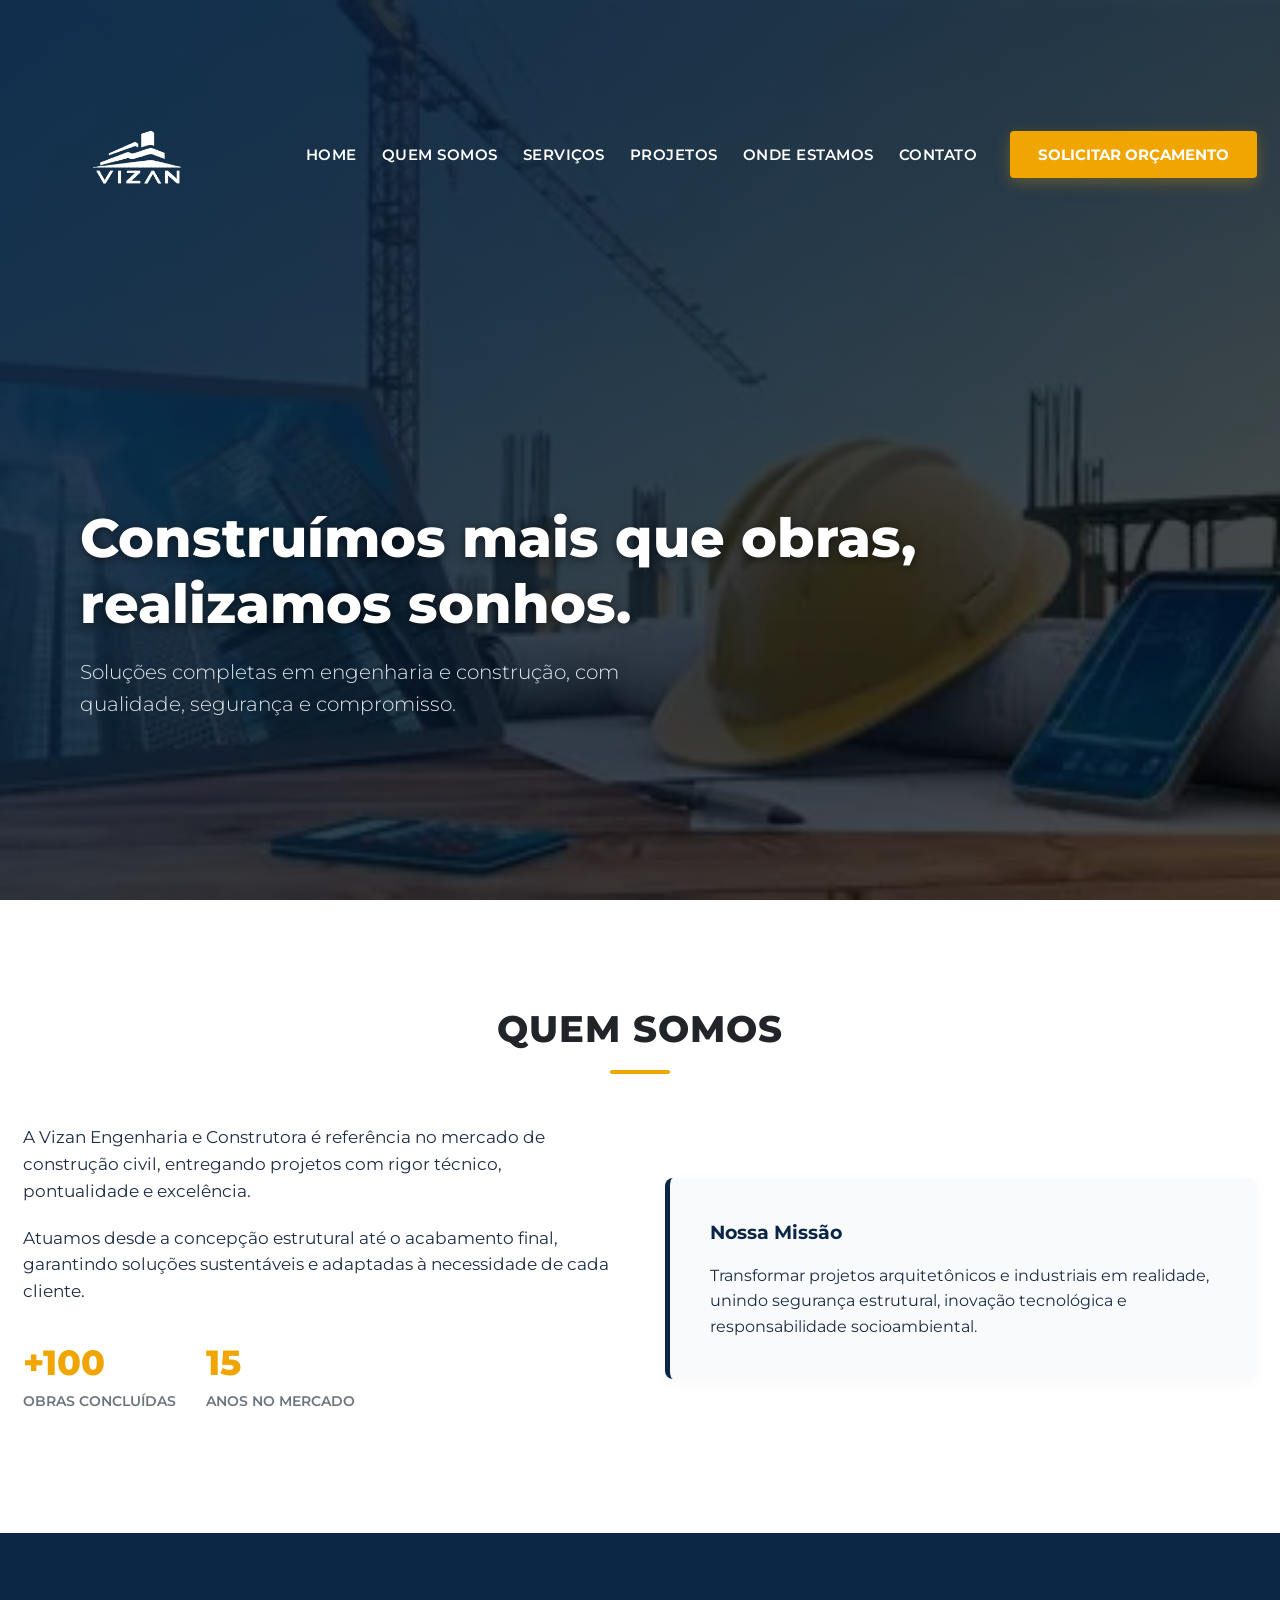
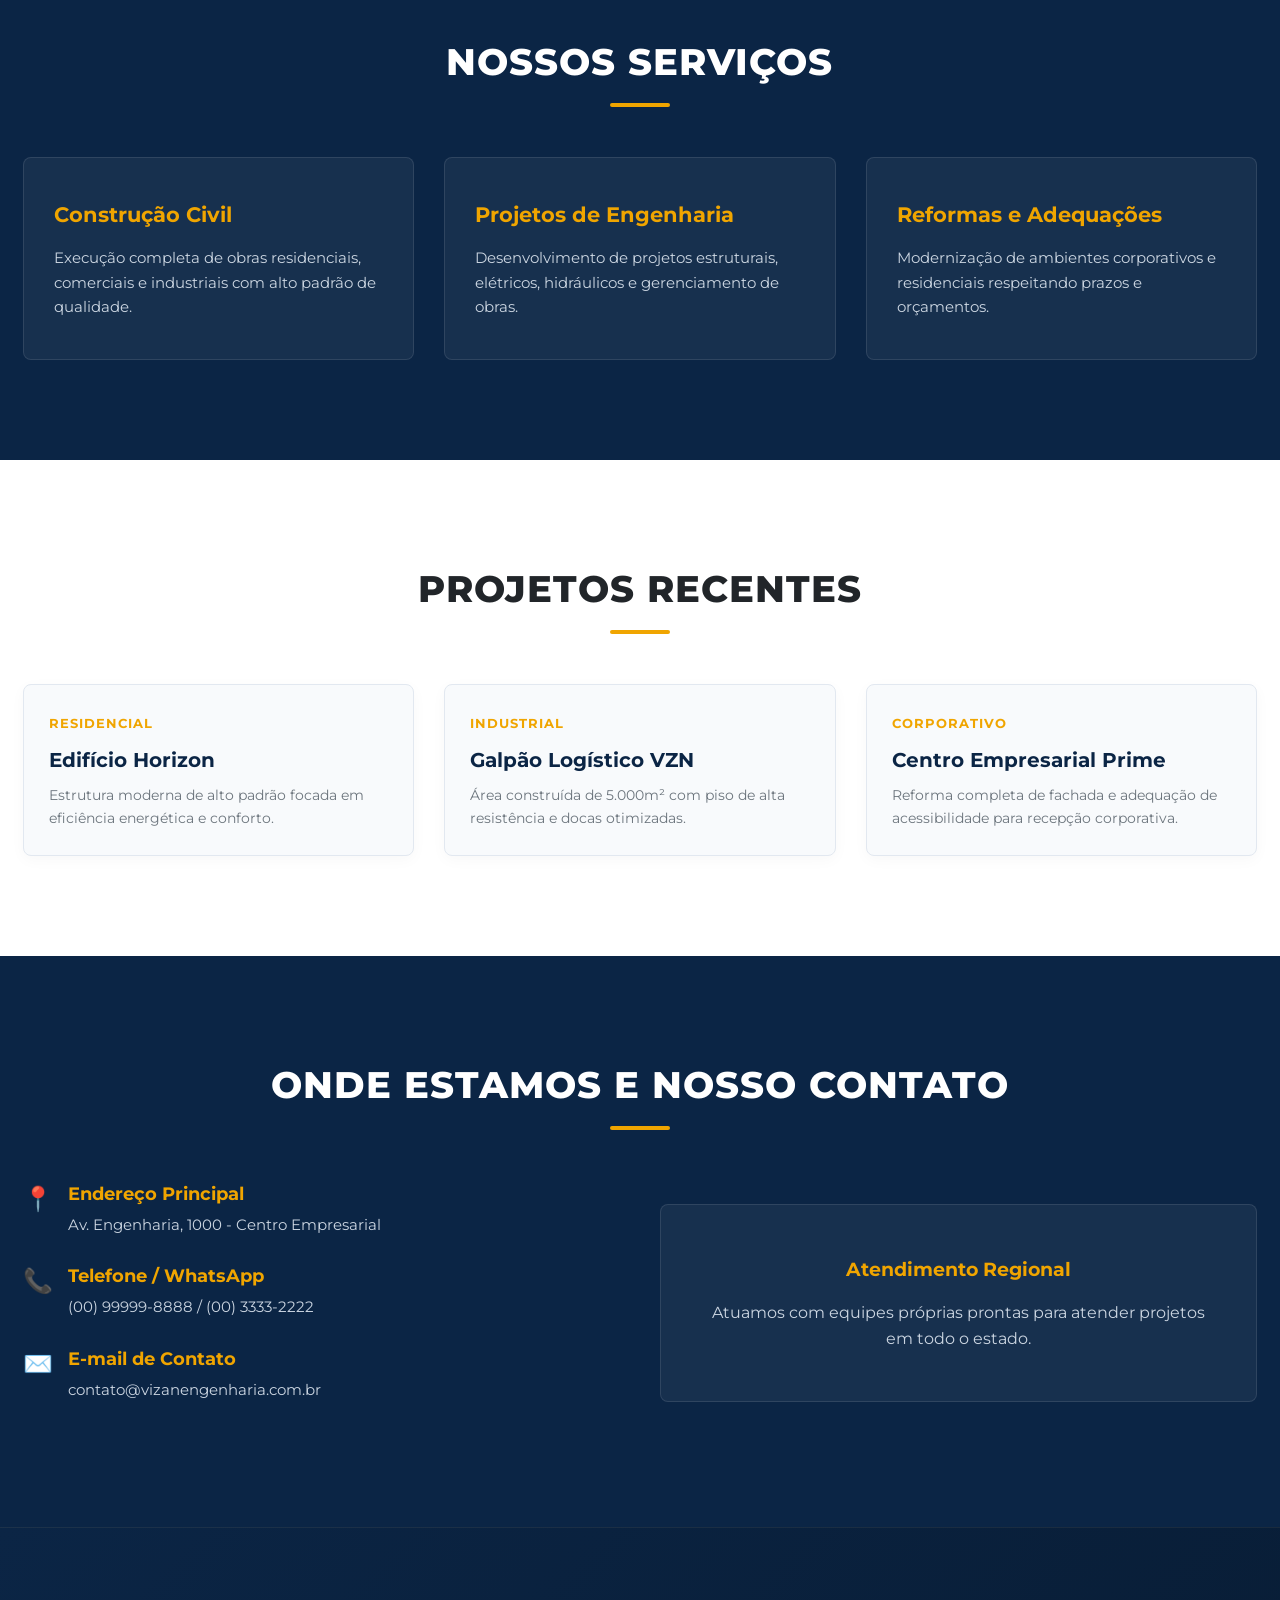
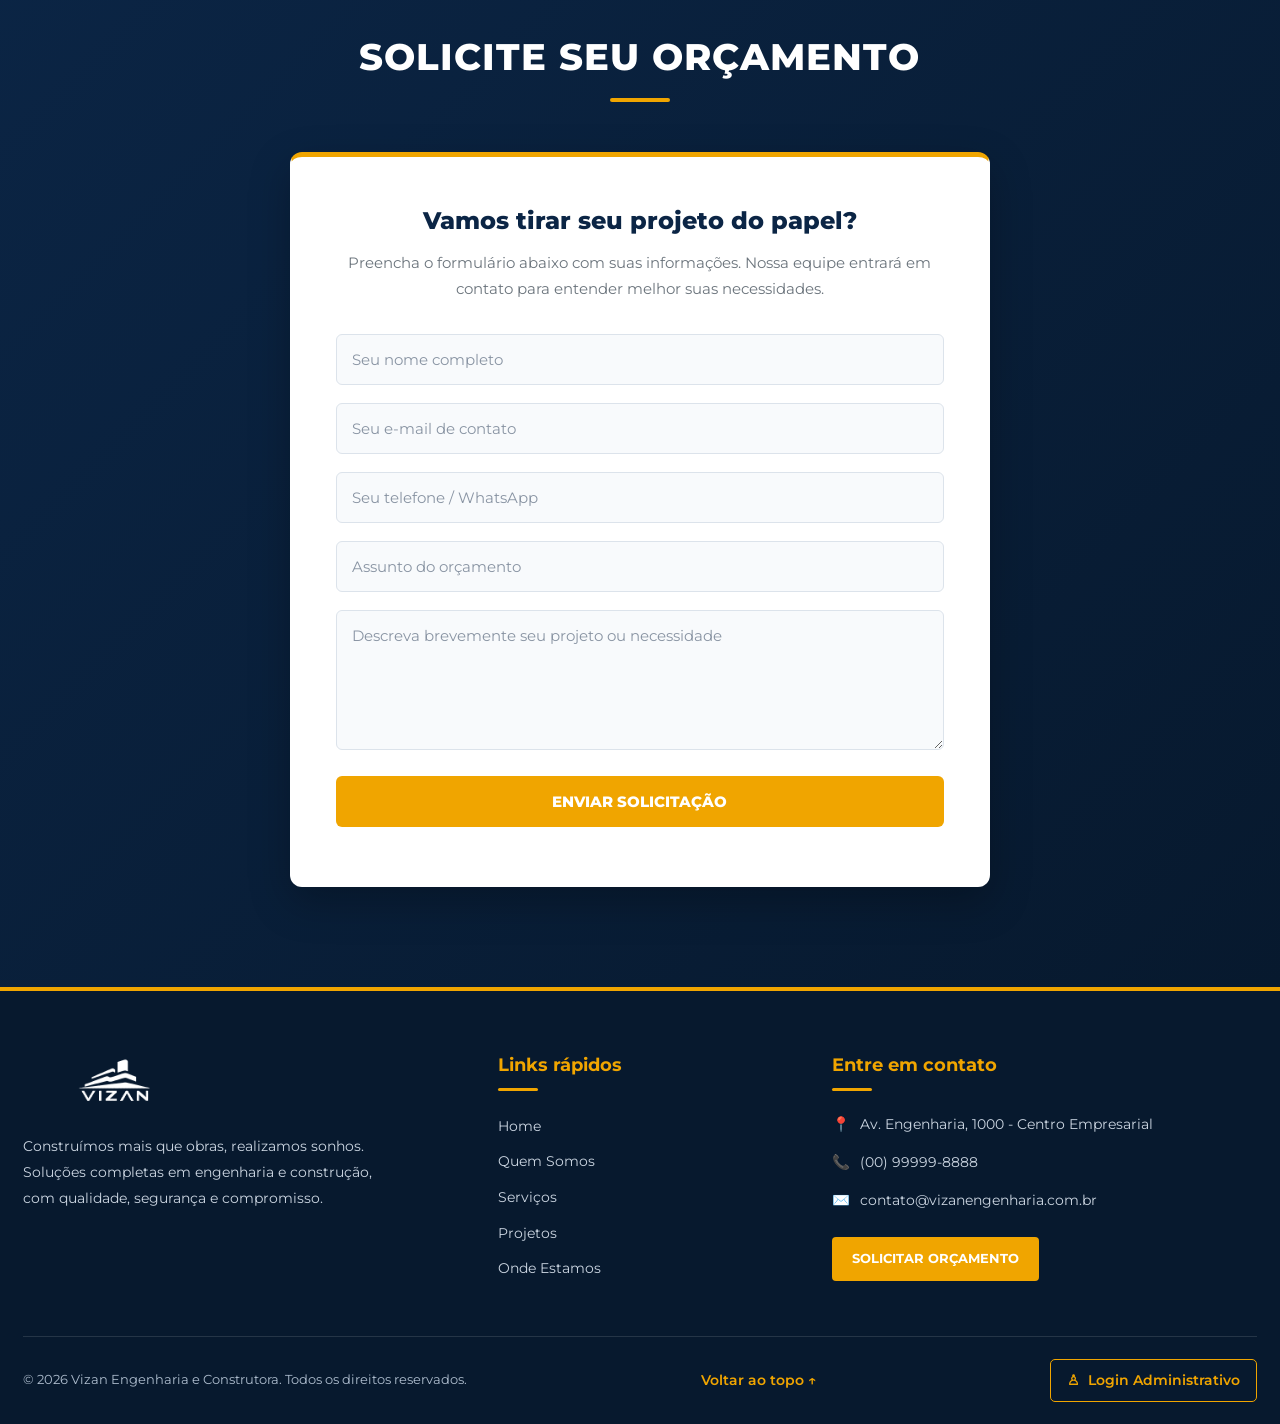
==== index.html @ 2ed155e9 "Rename vizane.html to index.html" ====
<!DOCTYPE html>
<html lang="pt-br">

<head>
    <meta charset="UTF-8">
    <meta name="viewport" content="width=device-width, initial-scale=1.0">

    <link rel="preconnect" href="https://fonts.googleapis.com">
    <link rel="preconnect" href="https://fonts.gstatic.com" crossorigin>
    <link href="https://fonts.googleapis.com/css2?family=Montserrat:ital,wght@0,100..900;1,100..900&display=swap" rel="stylesheet">

    <link rel="stylesheet" href="vizane.css">
    <title>Vizan Engenharia e Construtora</title>
</head>

<body>

    <!-- PRIMEIRA TELA (HOME) -->
    <section class="inicio" id="home">
        <img class="imagem-fundo" src="OIP.webp" alt="Obra de engenharia">
        <div class="degrade"></div>

        
<header>
    <div class="interface">
        <div class="logo">
            <a href="#home">
                <img src="VIZAN.jpg.png" alt="Logo Vizan Engenharia">
            </a>
        </div>

        <input type="checkbox" id="menu">
        <label for="menu" class="menu-icon" aria-label="Abrir ou fechar menu">☰</label>

        <nav class="menu-desktop">
            <ul>
                <li><a href="#home">Home</a></li>
                <li><a href="#quem-somos">Quem Somos</a></li>
                <li><a href="#servicos">Serviços</a></li>
                <li><a href="#projetos">Projetos</a></li>
                <li><a href="#onde-estamos">Onde estamos</a></li>
                <li><a href="#contato">Contato</a></li>

                <li class="orcamento-mobile">
            <a href="#contato">Solicitar Orçamento</a>
        </li>
    </ul>
</nav>

        <div class="btn-solicitarorc">
    <a href="#contato">
        <button type="button">Solicitar Orçamento</button>
    </a>
</div>
    </div>
</header>

        <div class="conteudo">
            <h1>Construímos mais que obras,<br>realizamos sonhos.</h1>
            <p>Soluções completas em engenharia e construção, com qualidade, segurança e compromisso.</p>
        </div>
    </section>

    <!-- CONTEÚDO PRINCIPAL -->
    <main>

        <!-- SEÇÃO QUEM SOMOS -->
        <section id="quem-somos">
            <div class="interface">
                <div class="titulo-secao">
                    <h2>Quem Somos</h2>
                </div>
                <div class="quem-somos-grid">
                    <div class="quem-somos-texto">
                        <p>A Vizan Engenharia e Construtora é referência no mercado de construção civil, entregando projetos com rigor técnico, pontualidade e excelência.</p>
                        <p>Atuamos desde a concepção estrutural até o acabamento final, garantindo soluções sustentáveis e adaptadas à necessidade de cada cliente.</p>
                        <div class="estatisticas">
                            <div class="estatistica-item">
                                <h3>+100</h3>
                                <p>Obras Concluídas</p>
                            </div>
                            <div class="estatistica-item">
                                <h3>15</h3>
                                <p>Anos no Mercado</p>
                            </div>
                        </div>
                    </div>
                    <div class="quem-somos-card">
                        <h3>Nossa Missão</h3>
                        <p>Transformar projetos arquitetônicos e industriais em realidade, unindo segurança estrutural, inovação tecnológica e responsabilidade socioambiental.</p>
                    </div>
                </div>
            </div>
        </section>

        <!-- SEÇÃO SERVIÇOS -->
        <section id="servicos">
            <div class="interface">
                <div class="titulo-secao">
                    <h2>Nossos Serviços</h2>
                </div>
                <div class="servicos-grid">
                    <div class="servico-card">
                        
                        <h3>Construção Civil</h3>
                        <p>Execução completa de obras residenciais, comerciais e industriais com alto padrão de qualidade.</p>
                    </div>
                    <div class="servico-card">
                      
                        <h3>Projetos de Engenharia</h3>
                        <p>Desenvolvimento de projetos estruturais, elétricos, hidráulicos e gerenciamento de obras.</p>
                    </div>
                    <div class="servico-card">
                        
                        <h3>Reformas e Adequações</h3>
                        <p>Modernização de ambientes corporativos e residenciais respeitando prazos e orçamentos.</p>
                    </div>
                </div>
            </div>
        </section>

        <!-- SEÇÃO PROJETOS -->
        <section id="projetos">
            <div class="interface">
                <div class="titulo-secao">
                    <h2>Projetos Recentes</h2>
                </div>
                <div class="projetos-grid">
                    <div class="projeto-card">
                        <div class="projeto-info">
                            <span>Residencial</span>
                            <h3>Edifício Horizon</h3>
                            <p>Estrutura moderna de alto padrão focada em eficiência energética e conforto.</p>
                        </div>
                    </div>
                    <div class="projeto-card">
                        <div class="projeto-info">
                            <span>Industrial</span>
                            <h3>Galpão Logístico VZN</h3>
                            <p>Área construída de 5.000m² com piso de alta resistência e docas otimizadas.</p>
                        </div>
                    </div>
                    <div class="projeto-card">
                        <div class="projeto-info">
                            <span>Corporativo</span>
                            <h3>Centro Empresarial Prime</h3>
                            <p>Reforma completa de fachada e adequação de acessibilidade para recepção corporativa.</p>
                        </div>
                    </div>
                </div>
            </div>
        </section>

        <!-- SEÇÃO ONDE ESTAMOS -->
        <section id="onde-estamos">
            <div class="interface">
                <div class="titulo-secao">
                    <h2>Onde Estamos e nosso Contato</h2>
                </div>
                <div class="onde-estamos-grid">
                    <div>
                        <div class="info-item">
                            <span>📍</span>
                            <div>
                                <h4>Endereço Principal</h4>
                                <p>Av. Engenharia, 1000 - Centro Empresarial</p>
                            </div>
                        </div>
                        <div class="info-item">
                            <span>📞</span>
                            <div>
                                <h4>Telefone / WhatsApp</h4>
                                <p>(00) 99999-8888 / (00) 3333-2222</p>
                            </div>
                        </div>
                        <div class="info-item">
                            <span>✉️</span>
                            <div>
                                <h4>E-mail de Contato</h4>
                                <p>contato@vizanengenharia.com.br</p>
                            </div>
                        </div>
                    </div>
                    <div class="mapa-box">
                        <h3>Atendimento Regional</h3>
                        <p>Atuamos com equipes próprias prontas para atender projetos em todo o estado.</p>
                    </div>
                </div>
            </div>
        </section>

        <!-- SEÇÃO CONTATO E ORÇAMENTO -->
        <section id="contato">
            <div class="interface">
                <div class="titulo-secao">
                    <h2>Solicite seu Orçamento</h2>
                </div>

                <div class="contato-form-container">
                    <div class="contato-descricao">
                        <h3>Vamos tirar seu projeto do papel?</h3>
                        <p>Preencha o formulário abaixo com suas informações. Nossa equipe entrará em contato para entender melhor suas necessidades.</p>
                    </div>

                    <form action="receber_orcamento.php" method="POST" id="formOrcamento">
                        <div class="campo-armadilha" aria-hidden="true">
                            <label for="website">Não preencha este campo</label>
                            <input type="text" name="website" id="website" tabindex="-1" autocomplete="off">
                        </div>

                        <div class="form-grupo">
                            <input type="text" name="nome" placeholder="Seu nome completo" maxlength="120" autocomplete="name" required>
                        </div>
                        <div class="form-grupo">
                            <input type="email" name="email" placeholder="Seu e-mail de contato" maxlength="150" autocomplete="email" required>
                        </div>
                        <div class="form-grupo">
                            <input type="tel" name="telefone" placeholder="Seu telefone / WhatsApp" maxlength="30" autocomplete="tel">
                        </div>
                        <div class="form-grupo">
                            <input type="text" name="assunto" placeholder="Assunto do orçamento" maxlength="150" required>
                        </div>
                        <div class="form-grupo">
                            <textarea name="mensagem" placeholder="Descreva brevemente seu projeto ou necessidade" maxlength="10000" required></textarea>
                        </div>
                        <button type="submit" class="btn-enviar">Enviar Solicitação</button>
                        <p id="retornoOrcamento" role="status" aria-live="polite"></p>
                    </form>
                </div>
            </div>
        </section>


    </main>

     <!-- RODAPÉ -->
    <footer class="rodape">
        <div class="interface">

            <div class="rodape-conteudo">

                <!-- LOGO E DESCRIÇÃO -->
                <div class="rodape-marca">
                    <a href="#home" class="rodape-logo">
                        <img src="VIZAN.jpg.png" alt="Logo Vizan Engenharia">
                    </a>

                    <p>
                        Construímos mais que obras, realizamos sonhos.
                        Soluções completas em engenharia e construção,
                        com qualidade, segurança e compromisso.
                    </p>
                </div>

                <!-- LINKS RÁPIDOS -->
                <div class="rodape-links">
                    <h3>Links rápidos</h3>
                    <ul>
                        <li><a href="#home">Home</a></li>
                        <li><a href="#quem-somos">Quem Somos</a></li>
                        <li><a href="#servicos">Serviços</a></li>
                        <li><a href="#projetos">Projetos</a></li>
                        <li><a href="#onde-estamos">Onde Estamos</a></li>
                    </ul>
                </div>

                <!-- CONTATO -->
                <div class="rodape-contato">
                    <h3>Entre em contato</h3>

                    <p>
                        <span>📍</span>
                        Av. Engenharia, 1000 - Centro Empresarial
                    </p>

                    <p>
                        <span>📞</span>
                        (00) 99999-8888
                    </p>

                    <p>
                        <span>✉️</span>
                        <a href="mailto:contato@vizanengenharia.com.br">
                            contato@vizanengenharia.com.br
                        </a>
                    </p>

                    <a href="#contato" class="rodape-botao">
                        Solicitar orçamento
                    </a>
                </div>

            </div>

            <!-- DIREITOS AUTORAIS -->
            <div class="rodape-final">
                <p>
                    &copy; 2026 Vizan Engenharia e Construtora.
                    Todos os direitos reservados.
                </p>

                <a href="#home">Voltar ao topo ↑</a>

                <a href="vizanelogin.html" class="rodape-login">
            <span aria-hidden="true">♙</span>
            Login Administrativo
        </a>
            </div>

        </div>
    </footer>

<script src="vizane.script.js"></script>
</body>

</html>
---- vizane.css ----
/* ===================================================
   RESET E CONFIGURAÇÕES GERAIS
   =================================================== */
* {
    margin: 0;
    padding: 0;
    box-sizing: border-box;
    font-family: 'Montserrat', sans-serif;
}

html {
    scroll-behavior: smooth;
}

body {
    background-color: #ffffff;
    color: #212529;
    line-height: 1.6;
}

/* Container ajustado para aproximar o menu das bordas */
.interface {
    max-width: 98%; /* Ocupa quase a largura total para aproximar das bordas */
    margin: 0 auto;
    padding: 0 10px;
}

/* ===================================================
   VARIÁVEIS DE CORES (PALETA VIZAN ENGENHARIA)
   =================================================== */
:root {
    --cor-principal: #0b2545;       /* Azul Marinho Nobre */
    --cor-secundaria: #f0a500;      /* Amarelo Ouro / Construção */
    --cor-secundaria-hover: #d48f00;
    --cor-texto-escuro: #1d2d44;
    --cor-texto-claro: #ffffff;
    --cor-texto-suave: #6c757d;
    --cor-texto-suave-azul: #cbd5e1;
    --fundo-claro: #ffffff;
    --fundo-cinza-leve: #f8fafc;
}

/* ===================================================
   1. TELA PRINCIPAL / HOME (AZUL / ESCURA)
   =================================================== */
.inicio {
    position: relative;
    width: 100%;
    min-height: 100vh;
    display: flex;
    flex-direction: column;
    justify-content: space-between;
    overflow: hidden;
}

.imagem-fundo {
    position: absolute;
    top: 0;
    left: 0;
    width: 100%;
    height: 100%;
    object-fit: cover;
    z-index: -2;
}

.degrade {
    position: absolute;
    top: 0;
    left: 0;
    width: 100%;
    height: 100%;
    background: linear-gradient(135deg, rgba(11, 37, 69, 0.92) 0%, rgba(0, 0, 0, 0.7) 100%);
    z-index: -1;
}

/* Header & Menu */
header {
    padding: 20px 0;
}

header .interface {
    display: flex;
    align-items: center;
    justify-content: space-between;
    gap: 19px;
}

/* LOGO MAIOR */
.logo img {
    max-height: 70px; /* Logo aumentada */
    width: auto;
    display: block;
    margin-right: -1px;
}

.menu-icon {
    display: none;
    font-size: 2rem;
    color: #ffffff;
    cursor: pointer;
}

#menu {
    display: none;
}

/* Menu Desktop em linha horizontal perfeita */
.menu-desktop ul {
    display: flex;
    align-items: center;
    list-style: none;
    gap: 25px; 
}

.menu-desktop ul li {
    white-space: nowrap; /* Garante que o texto fique em uma única linha horizontal */
}

/* BOTÕES DO MENU MAIORES */
.menu-desktop ul li a {
    color: #ffffff;
    text-decoration: none;
    font-weight: 600;
    font-size: 0.95rem; /* Fonte maior */
    text-transform: uppercase;
    letter-spacing: 0.5px;
    transition: color 0.3s ease;
    white-space: nowrap;
    display: inline-block;
}

.menu-desktop ul li a:hover {
    color: var(--cor-secundaria);
}

/* Botão Solicitar Orçamento */
.btn-solicitarorc button {
    padding: 14px 28px;
    background-color: var(--cor-secundaria);
    color: #ffffff;
    border: none;
    border-radius: 4px;
    font-weight: 700;
    font-size: 0.95rem; /* Botão maior */
    text-transform: uppercase;
    cursor: pointer;
    transition: all 0.3s ease;
    box-shadow: 0 4px 15px rgba(240, 165, 0, 0.3);
    white-space: nowrap;
}

.btn-solicitarorc button:hover {
    background-color: var(--cor-secundaria-hover);
    transform: translateY(-2px);
}

/* Conteúdo da Hero Banner (Espaçamento de 3px do canto esquerdo) */
.conteudo {
    max-width: 1200px;
    margin: 0 auto 0 0;
    padding-top: 100px;          
    padding-left: 80px;           /* <--- ESPAÇAMENTO DE 3PX */
    padding-right: 20px;
    padding-bottom: 80px;
    color: #ffffff;

    display: flex;
    flex-direction: column;
    justify-content: center;
    align-items: flex-start;
}

.conteudo h1 {
    font-size: 3.4rem;
    font-weight: 800;
    line-height: 1.2;
    margin-bottom: 20px;
    text-shadow: 0 2px 10px rgba(0, 0, 0, 0.5);
}

.conteudo p {
    font-size: 1.25rem;
    max-width: 600px;
    color: #e2e8f0;
    font-weight: 300;
}

/* ===================================================
   ESTILOS DE TÍTULO PARA SEÇÕES
   =================================================== */
section {
    padding: 100px 0;
}

.titulo-secao {
    text-align: center;
    margin-bottom: 50px;
}

.titulo-secao h2 {
    font-size: 2.3rem;
    font-weight: 800;
    text-transform: uppercase;
    letter-spacing: 1px;
    position: relative;
    display: inline-block;
    padding-bottom: 15px;
}

.titulo-secao h2::after {
    content: '';
    position: absolute;
    bottom: 0;
    left: 50%;
    transform: translateX(-50%);
    width: 60px;
    height: 4px;
    background-color: var(--cor-secundaria);
    border-radius: 2px;
}

.secao-branca .titulo-secao h2 {
    color: var(--cor-principal);
}

.secao-azul .titulo-secao h2 {
    color: var(--cor-texto-claro);
}

/* ===================================================
   2. QUEM SOMOS (SEÇÃO BRANCA)
   =================================================== */
#quem-somos {
    background-color: var(--fundo-claro);
}

.quem-somos-grid {
    display: grid;
    grid-template-columns: 1fr 1fr;
    gap: 50px;
    align-items: center;
}

.quem-somos-texto p {
    font-size: 1.05rem;
    color: var(--cor-texto-escuro);
    margin-bottom: 20px;
}

.estatisticas {
    display: flex;
    gap: 30px;
    margin-top: 30px;
}

.estatistica-item h3 {
    font-size: 2.2rem;
    color: var(--cor-secundaria);
    font-weight: 800;
}

.estatistica-item p {
    font-size: 0.85rem;
    text-transform: uppercase;
    font-weight: 600;
    color: var(--cor-texto-suave);
}

.quem-somos-card {
    background: var(--fundo-cinza-leve);
    padding: 40px;
    border-left: 5px solid var(--cor-principal);
    border-radius: 8px;
    box-shadow: 0 4px 15px rgba(0, 0, 0, 0.03);
}

.quem-somos-card h3 {
    color: var(--cor-principal);
    margin-bottom: 15px;
}

.quem-somos-card p {
    color: var(--cor-texto-escuro);
}

/* ===================================================
   3. SERVIÇOS (SEÇÃO AZUL)
   =================================================== */
#servicos {
    background-color: var(--cor-principal);
    color: var(--cor-texto-claro);
}

.servicos-grid {
    display: grid;
    grid-template-columns: repeat(auto-fit, minmax(280px, 1fr));
    gap: 30px;
}

.servico-card {
    background-color: rgba(255, 255, 255, 0.05);
    border: 1px solid rgba(255, 255, 255, 0.1);
    padding: 40px 30px;
    border-radius: 8px;
    transition: transform 0.3s ease, background-color 0.3s ease;
}

.servico-card:hover {
    transform: translateY(-8px);
    background-color: rgba(255, 255, 255, 0.1);
}

.servico-icone {
    font-size: 2.5rem;
    margin-bottom: 20px;
    display: inline-block;
}

.servico-card h3 {
    font-size: 1.3rem;
    color: var(--cor-secundaria);
    margin-bottom: 15px;
    font-weight: 700;
}

.servico-card p {
    color: var(--cor-texto-suave-azul);
    font-size: 0.95rem;
}

/* ===================================================
   4. PROJETOS (SEÇÃO BRANCA)
   =================================================== */
#projetos {
    background-color: var(--fundo-claro);
}

.projetos-grid {
    display: grid;
    grid-template-columns: repeat(auto-fit, minmax(320px, 1fr));
    gap: 30px;
}

.projeto-card {
    background-color: var(--fundo-cinza-leve);
    border: 1px solid #e2e8f0;
    border-radius: 8px;
    overflow: hidden;
    box-shadow: 0 4px 15px rgba(0, 0, 0, 0.03);
    transition: transform 0.3s ease;
}

.projeto-card:hover {
    transform: translateY(-5px);
}

.projeto-info {
    padding: 25px;
}

.projeto-info span {
    font-size: 0.8rem;
    font-weight: 700;
    color: var(--cor-secundaria);
    text-transform: uppercase;
    letter-spacing: 1px;
}

.projeto-info h3 {
    font-size: 1.25rem;
    color: var(--cor-principal);
    margin: 8px 0;
}

.projeto-info p {
    color: var(--cor-texto-suave);
    font-size: 0.9rem;
}

/* ===================================================
   5. ONDE ESTAMOS (SEÇÃO AZUL - PENÚLTIMA)
   =================================================== */
#onde-estamos {
    background-color: var(--cor-principal);
    color: var(--cor-texto-claro);
}

.onde-estamos-grid {
    display: grid;
    grid-template-columns: 1fr 1fr;
    gap: 40px;
    align-items: center;
}

.info-item {
    display: flex;
    align-items: flex-start;
    gap: 15px;
    margin-bottom: 25px;
}

.info-item span {
    font-size: 1.5rem;
}

.info-item h4 {
    color: var(--cor-secundaria);
    font-size: 1.1rem;
    margin-bottom: 5px;
}

.info-item p {
    color: var(--cor-texto-suave-azul);
    font-size: 0.95rem;
}

.mapa-box {
    background: rgba(255, 255, 255, 0.05);
    border: 1px solid rgba(255, 255, 255, 0.1);
    color: #ffffff;
    padding: 50px;
    border-radius: 8px;
    text-align: center;
}

.mapa-box h3 {
    margin-bottom: 15px;
    color: var(--cor-secundaria);
}

.mapa-box p {
    color: var(--cor-texto-suave-azul);
}

/* ===================================================
   6. CONTATO & ORÇAMENTO (SEÇÃO AZUL - ÚLTIMA)
   =================================================== */
#contato {
    background-color: #07192e;
    color: #ffffff;
    border-top: 1px solid rgba(255, 255, 255, 0.08);
}

.contato-form-container {
    max-width: 700px;
    margin: 0 auto;
    background-color: rgba(255, 255, 255, 0.05);
    padding: 40px;
    border-radius: 8px;
    border: 1px solid rgba(255, 255, 255, 0.1);
}

.form-grupo {
    margin-bottom: 20px;
}

.form-grupo input,
.form-grupo textarea {
    width: 100%;
    padding: 15px;
    background-color: rgba(255, 255, 255, 0.95);
    border: none;
    border-radius: 4px;
    font-size: 1rem;
    color: var(--cor-texto-escuro);
}

.form-grupo textarea {
    height: 120px;
    resize: vertical;
}

.btn-enviar {
    width: 100%;
    padding: 16px;
    background-color: var(--cor-secundaria);
    color: #ffffff;
    border: none;
    border-radius: 4px;
    font-size: 1rem;
    font-weight: 700;
    text-transform: uppercase;
    cursor: pointer;
    transition: background 0.3s ease;
}

.btn-enviar:hover {
    background-color: var(--cor-secundaria-hover);
}

/* ===================================================
   RESPONSIVIDADE (MOBILE / TABLETS)
   =================================================== */
/* ===================================================
   RESPONSIVIDADE (MOBILE / TABLETS)
   =================================================== */
@media (max-width: 1024px) {
    .menu-desktop ul {
        gap: 15px;
    }

    .menu-desktop ul li a {
        font-size: 0.85rem;
    }
}

@media (max-width: 768px) {

    /* Cabeçalho como referência para o menu */
    header {
        position: relative;
        z-index: 1000;
    }

    header .interface {
        display: flex;
        align-items: center;
        justify-content: space-between;
        flex-wrap: wrap;
        gap: 10px;
    }

    /* Ícone do menu hamburguer */
    .menu-icon {
        display: block;
        color: #ffffff;
        font-size: 2rem;
        cursor: pointer;
        line-height: 1;
        padding: 5px 10px;
        z-index: 1002;
        user-select: none;
    }

    /* Checkbox invisível, mas funcional */
    #menu {
        display: none;
    }

    /* Menu fechado por padrão */
    .menu-desktop {
        display: none;
        position: absolute;
        top: 100%;
        left: 0;
        width: 100%;
        background-color: var(--cor-principal);
        padding: 20px;
        box-shadow: 0 10px 15px rgba(0, 0, 0, 0.3);
        z-index: 1001;
    }

    /* Links organizados na vertical */
    .menu-desktop ul {
        display: flex;
        flex-direction: column;
        align-items: center;
        gap: 15px;
        list-style: none;
    }

    .menu-desktop ul li {
        width: 100%;
        text-align: center;
    }

    .menu-desktop ul li a {
        display: block;
        padding: 8px 10px;
        font-size: 1rem;
        color: #ffffff;
        text-decoration: none;
        white-space: normal;
    }

    .menu-desktop ul li a:hover {
        color: var(--cor-secundaria);
    }

    /* Abre o menu quando o checkbox está marcado */
    #menu:checked ~ .menu-desktop {
        display: block;
    }

    /* Oculta o botão original no cabeçalho mobile */
    .btn-solicitarorc {
        display: none;
    }

    /* Exibe o botão adicional de orçamento no menu mobile */
    .orcamento-mobile {
        display: block;
        width: 100%;
        margin-top: 10px;
        text-align: center;
    }

    .menu-desktop ul li.orcamento-mobile a {
        display: inline-block;
        width: auto;
        padding: 12px 20px;
        background-color: var(--cor-secundaria);
        color: #ffffff;
        border-radius: 4px;
        font-weight: 700;
        text-transform: uppercase;
        text-decoration: none;
    }

    .menu-desktop ul li.orcamento-mobile a:hover {
        background-color: var(--cor-secundaria-hover);
        color: #ffffff;
    }

    /* Ajustes do conteúdo principal */
    .conteudo {
        padding-top: 80px;
        padding-left: 20px;
        padding-right: 20px;
    }

    .conteudo h1 {
        font-size: 2.2rem;
    }

    .quem-somos-grid,
    .onde-estamos-grid {
        grid-template-columns: 1fr;
    }

    section {
        padding: 60px 0;
    }
}

/* Botão de orçamento oculto fora do menu mobile */
.orcamento-mobile {
    display: none;
}
/* =========================
   IMAGENS 
========================= */

/* Deixa esta regra somente para imagens
   que não sejam a imagem de fundo */

img:not(.imagem-fundo) {
    max-width: 100%;
    height: auto;
}


#menu{
    display: none;
}


/* =========================================
   7. RODAPÉ - VIZAN ENGENHARIA
   ========================================= */

.rodape {
    background-color: #07192e;
    color: #ffffff;
    padding: 60px 0 0;
    border-top: 4px solid var(--cor-secundaria);
}

/* Organização das colunas */

.rodape-conteudo {
    display: grid;
    grid-template-columns: 1.5fr 1fr 1.5fr;
    gap: 50px;
    padding-bottom: 45px;
}

/* Logo e descrição */

.rodape-logo {
    display: inline-block;
    margin-bottom: 20px;
}

.rodape-logo img {
    max-width: 200px;
    max-height: 85px;
    width: auto;
    height: auto;
    object-fit: contain;
}

.rodape-marca p {
    max-width: 350px;
    color: var(--cor-texto-suave-azul);
    font-size: 0.9rem;
    line-height: 1.8;
}

/* Títulos */

.rodape h3 {
    color: var(--cor-secundaria);
    font-size: 1.1rem;
    font-weight: 700;
    margin-bottom: 22px;
    position: relative;
    padding-bottom: 12px;
}

.rodape h3::after {
    content: "";
    position: absolute;
    left: 0;
    bottom: 0;
    width: 40px;
    height: 3px;
    background-color: var(--cor-secundaria);
    border-radius: 2px;
}

/* Links rápidos */

.rodape-links ul {
    list-style: none;
}

.rodape-links ul li {
    margin-bottom: 10px;
}

.rodape-links ul li a {
    color: var(--cor-texto-suave-azul);
    text-decoration: none;
    font-size: 0.9rem;
    transition: color 0.3s ease,
                padding-left 0.3s ease;
}

.rodape-links ul li a:hover {
    color: var(--cor-secundaria);
    padding-left: 6px;
}

/* Informações de contato */

.rodape-contato p {
    display: flex;
    align-items: flex-start;
    gap: 10px;
    color: var(--cor-texto-suave-azul);
    font-size: 0.9rem;
    margin-bottom: 15px;
    overflow-wrap: anywhere;
}

.rodape-contato p span {
    flex-shrink: 0;
}

.rodape-contato p a {
    color: var(--cor-texto-suave-azul);
    text-decoration: none;
    transition: color 0.3s ease;
}

.rodape-contato p a:hover {
    color: var(--cor-secundaria);
}

/* Botão de orçamento */

.rodape-botao {
    display: inline-block;
    margin-top: 10px;
    padding: 12px 20px;
    background-color: var(--cor-secundaria);
    color: #ffffff;
    text-decoration: none;
    text-transform: uppercase;
    font-size: 0.8rem;
    font-weight: 700;
    border-radius: 4px;
    transition: background-color 0.3s ease,
                transform 0.3s ease;
}

.rodape-botao:hover {
    background-color: var(--cor-secundaria-hover);
    transform: translateY(-2px);
}

/* Faixa inferior */

.rodape-final {
    border-top: 1px solid rgba(255, 255, 255, 0.12);
    padding: 22px 0;
    display: flex;
    align-items: center;
    justify-content: space-between;
    gap: 20px;
}

.rodape-final p {
    color: #aebdce;
    font-size: 0.8rem;
}

.rodape-final a {
    color: var(--cor-secundaria);
    text-decoration: none;
    font-size: 0.85rem;
    font-weight: 600;
    transition: color 0.3s ease;
}

.rodape-final a:hover {
    color: #ffffff;
}

/* =========================================
   RESPONSIVIDADE DO RODAPÉ
   ========================================= */

@media (max-width: 768px) {

    .rodape {
        padding-top: 45px;
    }

    .rodape-conteudo {
        grid-template-columns: 1fr 1fr;
        gap: 35px 25px;
        padding-bottom: 35px;
    }

    .rodape-marca {
        grid-column: 1 / -1;
    }

    .rodape-marca p {
        max-width: 100%;
    }

    .rodape-logo img {
        max-width: 180px;
    }

    .rodape-final {
        flex-direction: column;
        text-align: center;
        gap: 10px;
    }
}

@media (max-width: 480px) {

    .rodape-conteudo {
        grid-template-columns: 1fr;
        gap: 30px;
    }

    .rodape-marca {
        grid-column: auto;
    }

    .rodape h3 {
        margin-bottom: 18px;
    }

    .rodape-final {
        padding: 20px 5px;
    }

    .rodape-final p {
        font-size: 0.75rem;
    }
}


/* Rolagem suave ao clicar no menu */
html {
    scroll-behavior: smooth;
}

/* Estado inicial */
.animar-secao {
    opacity: 0;
    transform: translateY(35px);
    transition:
        opacity 0.8s ease,
        transform 0.8s ease;
}

/* Estado após entrar na tela */
.animar-secao.secao-visivel {
    opacity: 1;
    transform: translateY(0);
}

/* Respeita a preferência por menos animações */
@media (prefers-reduced-motion: reduce) {
    html {
        scroll-behavior: auto;
    }

    .animar-secao {
        opacity: 1;
        transform: none;
        transition: none;
    }
}

/* Ações do rodapé */
.rodape-acoes {
    display: flex;
    align-items: center;
    justify-content: center;
    gap: 15px;
    flex-wrap: wrap;
}

/* Link para voltar ao topo */
.rodape-voltar {
    color: var(--cor-secundaria);
    text-decoration: none;
    font-size: 0.85rem;
    font-weight: 600;
    transition: color 0.3s ease;
}

.rodape-voltar:hover {
    color: #ffffff;
}

/* Botão de login administrativo */
.rodape-login {
    display: inline-flex;
    align-items: center;
    justify-content: center;
    gap: 8px;
    padding: 10px 16px;

    background-color: transparent;
    color: var(--cor-secundaria);

    border: 1px solid var(--cor-secundaria);
    border-radius: 5px;

    text-decoration: none;
    font-size: 0.82rem;
    font-weight: 700;

    transition:
        background-color 0.3s ease,
        color 0.3s ease,
        transform 0.3s ease;
}

.rodape-login:hover {
    background-color: var(--cor-secundaria);
    color: #07192e;
    transform: translateY(-2px);
}

/* Ajustes para telas pequenas */
@media (max-width: 768px) {
    .rodape-final {
        flex-direction: column;
        align-items: center;
        text-align: center;
    }

    .rodape-acoes {
        flex-direction: column;
        gap: 15px;
    }

    .rodape-login {
        width: fit-content;
    }
}


/* ===================================================
   ORÇAMENTO — CAIXA CENTRALIZADA
   =================================================== */
#contato {
    background: linear-gradient(135deg, #0b2545 0%, #07192e 100%);
    color: #fff;
    border-top: 1px solid rgba(255,255,255,.08);
    padding: 100px 0;
    scroll-margin-top: 20px;
}
#contato .titulo-secao h2 { color: #fff; }
.contato-form-container {
    width: calc(100% - 30px);\n    max-width: 750px;
    margin: 0 auto;
    padding: 45px;
    background: #fff;
    color: var(--cor-texto-escuro);
    border-radius: 12px;
    border-top: 5px solid var(--cor-secundaria);
    box-shadow: 0 15px 40px rgba(0,0,0,.25);
}
.contato-descricao { text-align: center; margin-bottom: 32px; }
.contato-descricao h3 {
    color: var(--cor-principal);
    font-size: 1.5rem;
    font-weight: 800;
    margin-bottom: 10px;
}
.contato-descricao p {
    color: var(--cor-texto-suave);
    font-size: .95rem;
    line-height: 1.7;
}
#formOrcamento .form-grupo { margin-bottom: 18px; }
#formOrcamento .form-grupo input,
#formOrcamento .form-grupo textarea {
    width: 100%;
    padding: 15px;
    background: #f8fafc;
    border: 1px solid #dce3eb;
    border-radius: 6px;
    color: var(--cor-texto-escuro);
    font-size: .95rem;
    outline: none;
    transition: border-color .2s, box-shadow .2s, background .2s;
}
#formOrcamento .form-grupo input:focus,
#formOrcamento .form-grupo textarea:focus {
    border-color: var(--cor-secundaria);
    background: #fff;
    box-shadow: 0 0 0 3px rgba(240,165,0,.13);
}
#formOrcamento .form-grupo textarea { min-height: 140px; resize: vertical; }
#formOrcamento .form-grupo input::placeholder,
#formOrcamento .form-grupo textarea::placeholder { color: #8994a3; }
#formOrcamento .btn-enviar {
    width: 100%;
    padding: 16px;
    background: var(--cor-secundaria);
    color: #fff;
    border: 0;
    border-radius: 6px;
    font-size: .95rem;
    font-weight: 800;
    text-transform: uppercase;
    cursor: pointer;
    transition: .25s;
}
#formOrcamento .btn-enviar:hover {
    background: var(--cor-secundaria-hover);
    transform: translateY(-2px);
}
#retornoOrcamento { margin-top: 14px; text-align: center; font-size: .9rem; }
#retornoOrcamento.sucesso { color: #187442; }
#retornoOrcamento.erro { color: #b42318; }
.campo-armadilha {
    position: absolute !important;
    width: 1px !important;
    height: 1px !important;
    overflow: hidden !important;
    clip: rect(0,0,0,0) !important;
    white-space: nowrap !important;
}
@media (max-width: 768px) {
    #contato { padding: 65px 0; }
    .contato-form-container { padding: 30px 22px; }
    .contato-descricao h3 { font-size: 1.25rem; }
    .contato-descricao p { font-size: .88rem; }
}
@media (max-width: 480px) {
    .contato-form-container { padding: 25px 18px; }
    .contato-descricao { margin-bottom: 24px; }
}
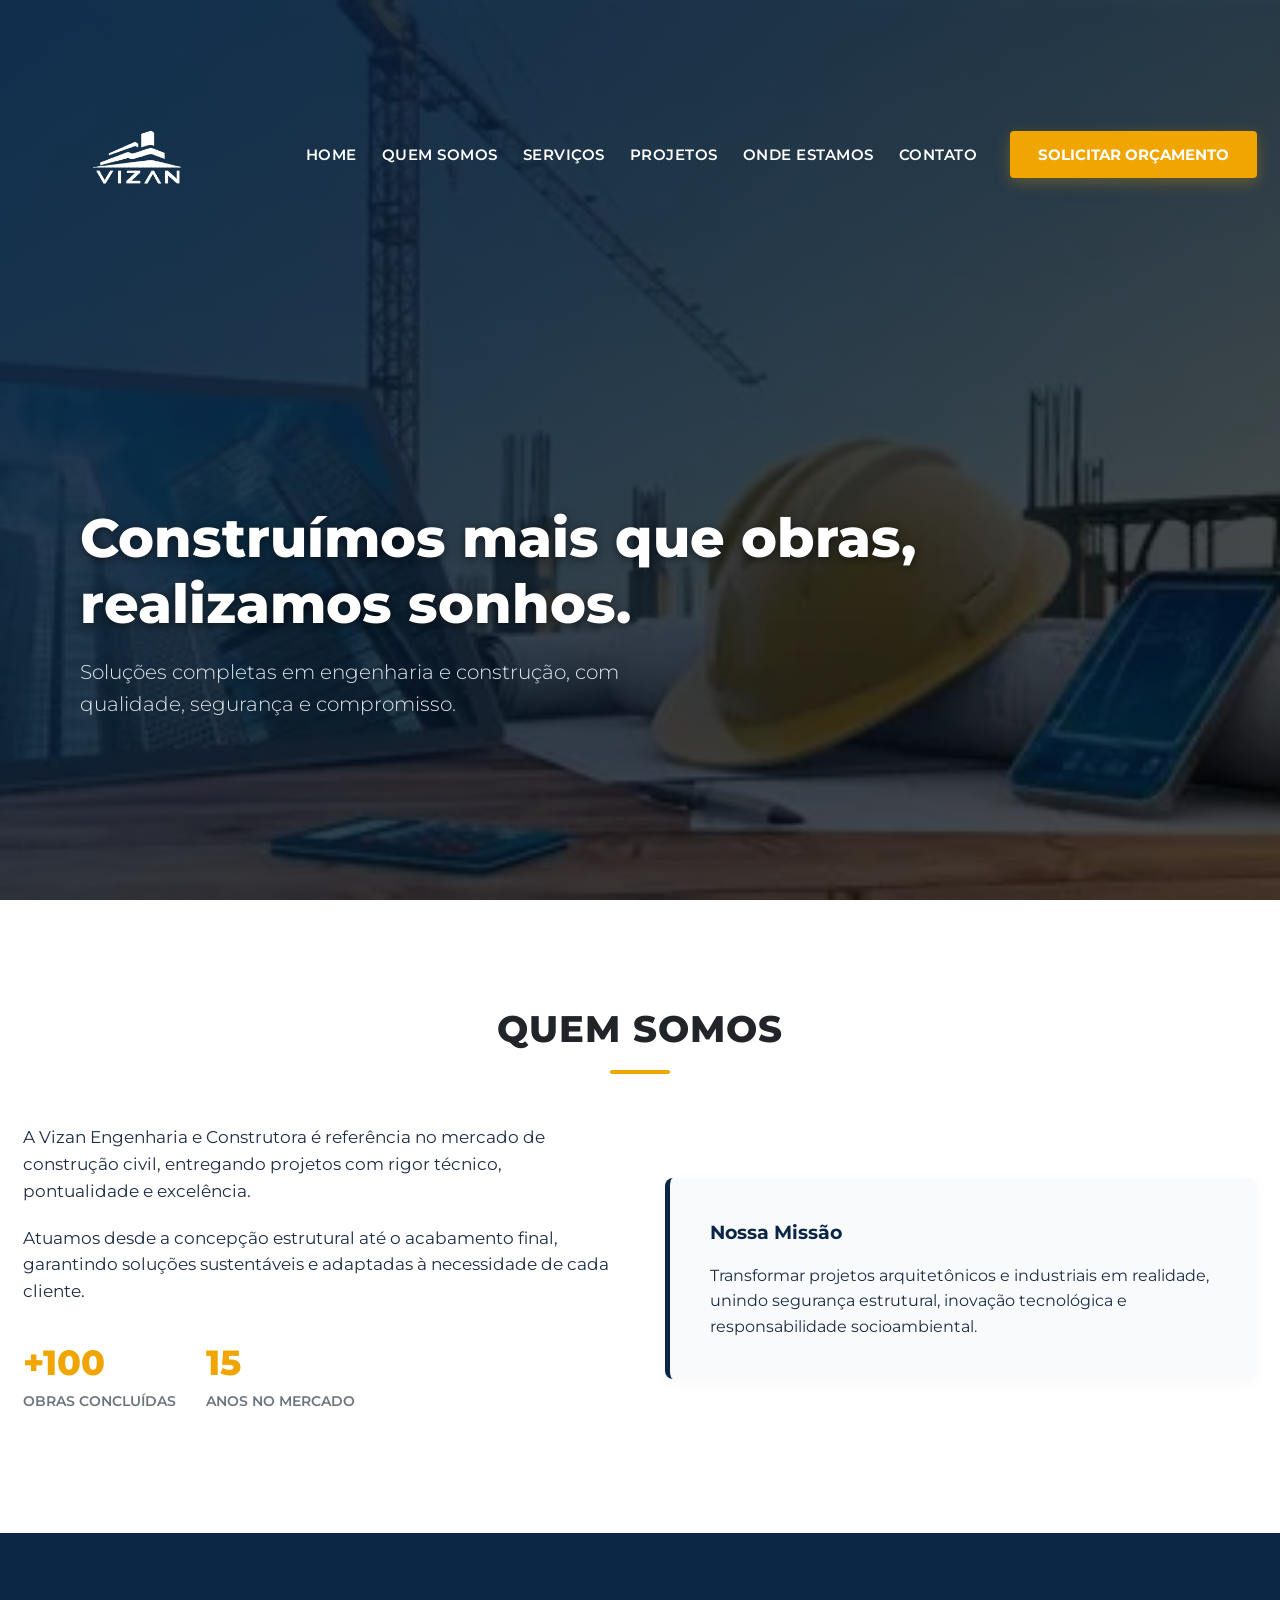
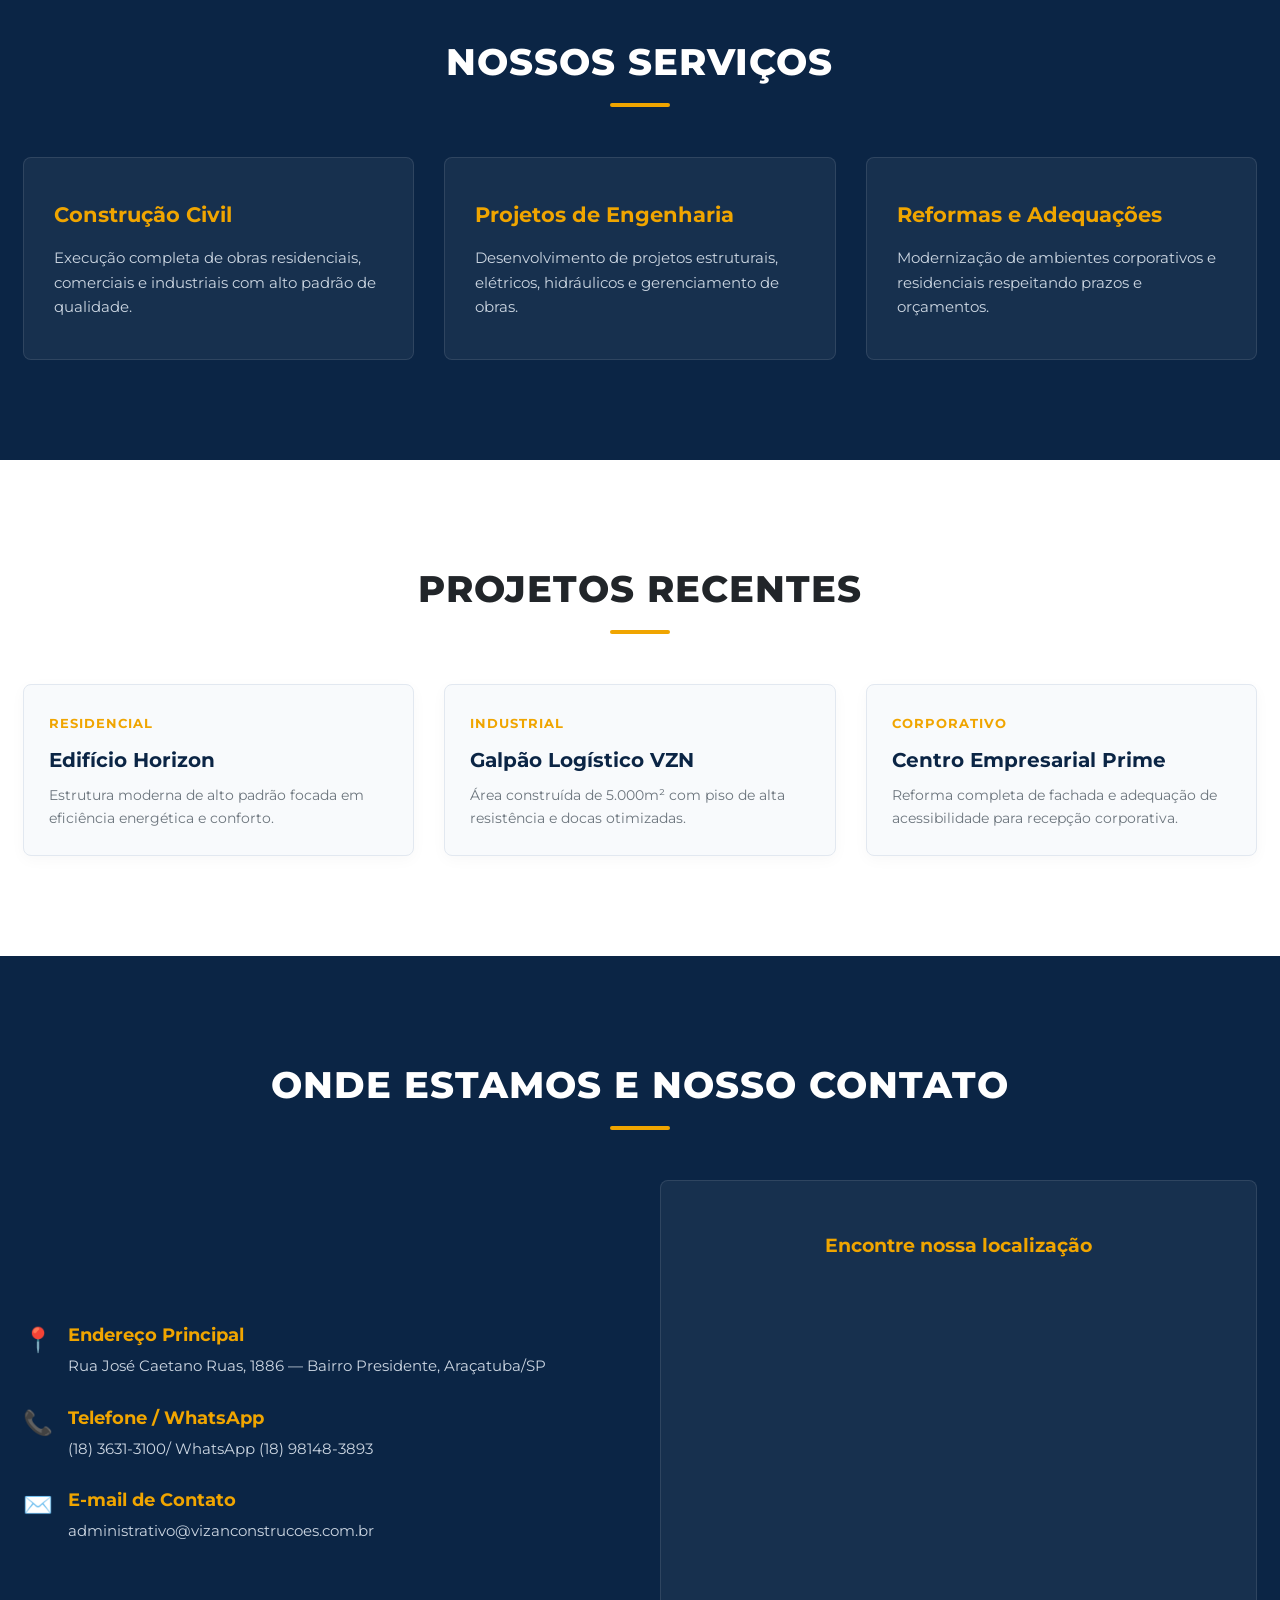
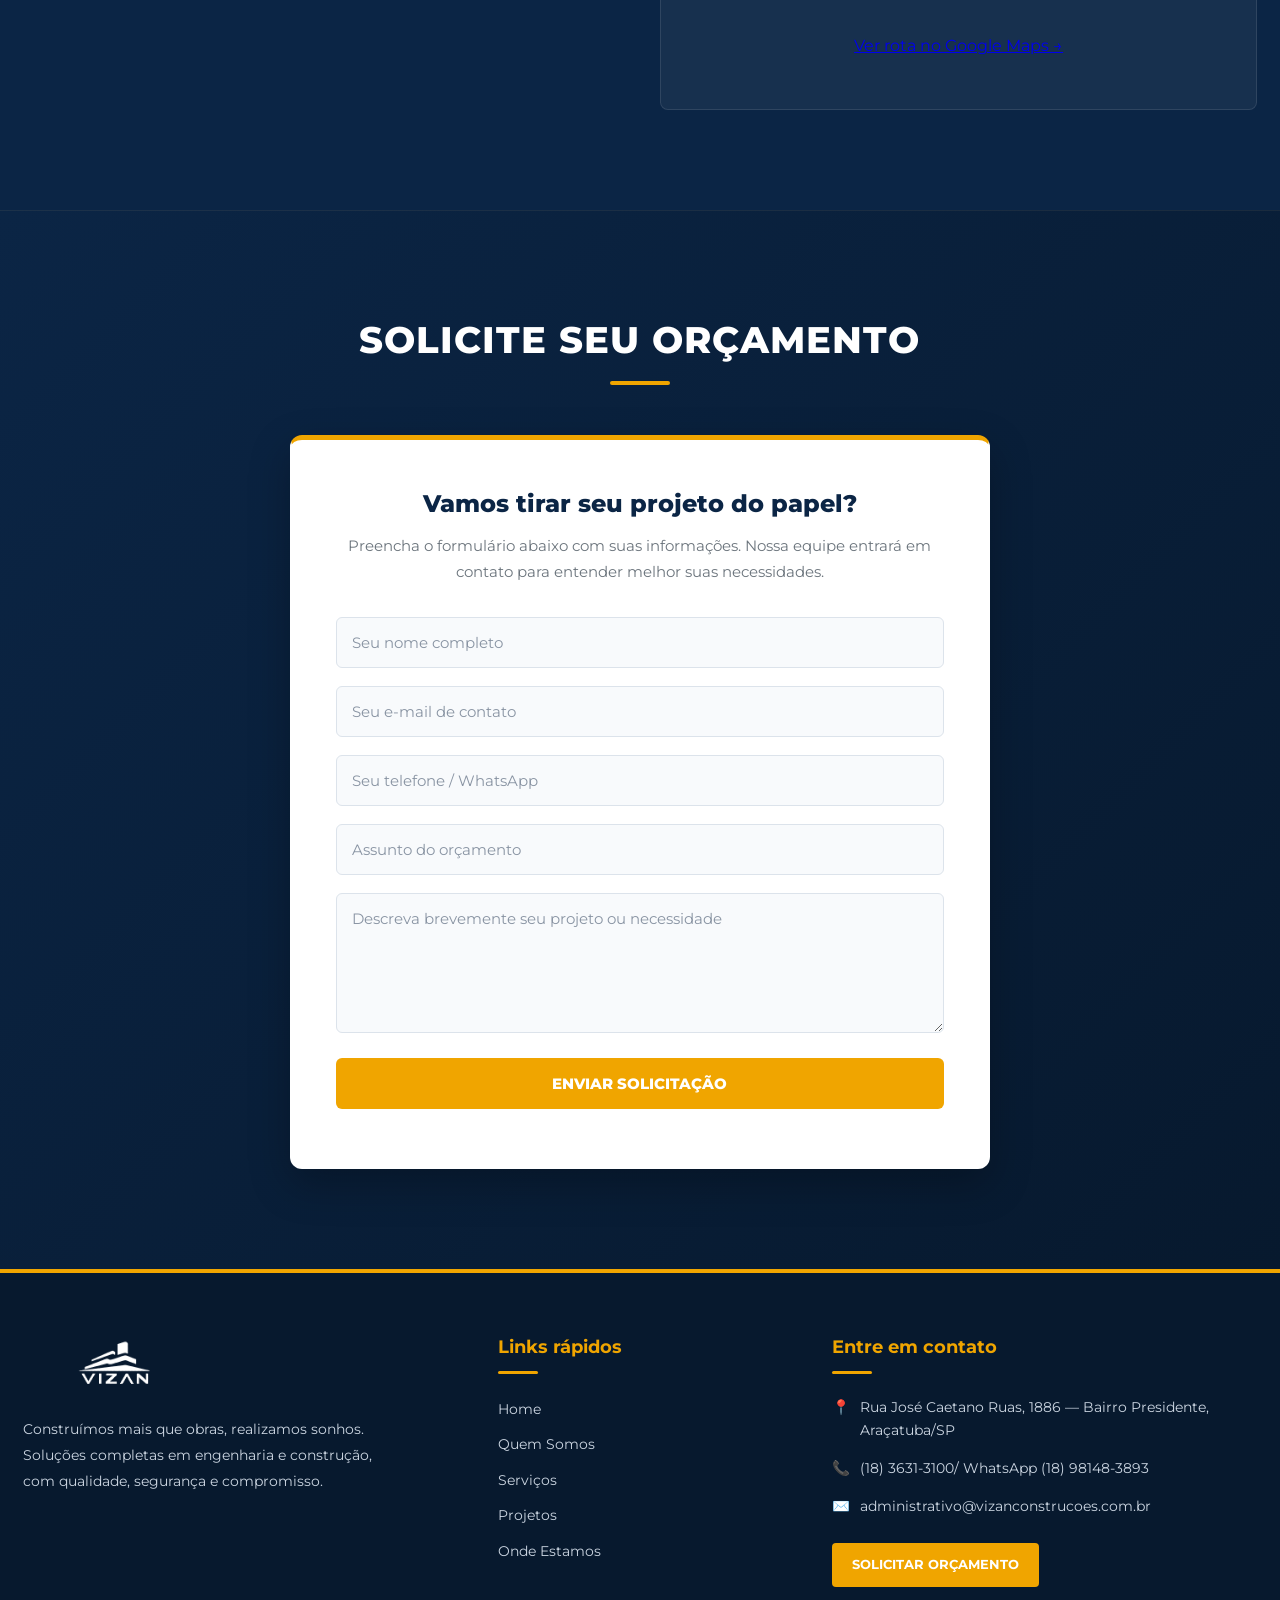
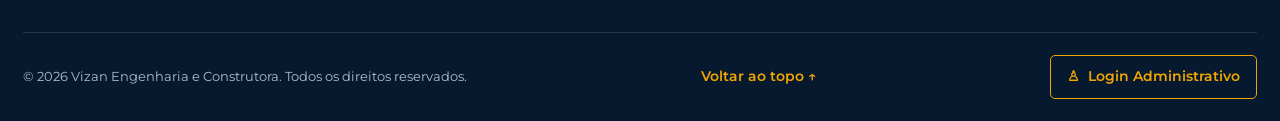
==== commit 80658014: "Update index.html" ====
--- a/index.html
+++ b/index.html
@@ -163,29 +163,48 @@
                             <span>📍</span>
                             <div>
                                 <h4>Endereço Principal</h4>
-                                <p>Av. Engenharia, 1000 - Centro Empresarial</p>
+                                <p>  Rua José Caetano Ruas, 1886 — Bairro Presidente, Araçatuba/SP</p>
                             </div>
                         </div>
                         <div class="info-item">
                             <span>📞</span>
                             <div>
                                 <h4>Telefone / WhatsApp</h4>
-                                <p>(00) 99999-8888 / (00) 3333-2222</p>
+                                <p>(18) 3631-3100/ WhatsApp (18) 98148-3893</p>
                             </div>
                         </div>
                         <div class="info-item">
                             <span>✉️</span>
                             <div>
                                 <h4>E-mail de Contato</h4>
-                                <p>contato@vizanengenharia.com.br</p>
-                            </div>
-                        </div>
-                    </div>
-                    <div class="mapa-box">
-                        <h3>Atendimento Regional</h3>
-                        <p>Atuamos com equipes próprias prontas para atender projetos em todo o estado.</p>
-                    </div>
-                </div>
+                                <p>administrativo@vizanconstrucoes.com.br</p>
+                            </div>
+                        </div>
+                    </div>
+   
+<div class="mapa-box mapa-localizacao">
+    <h3>Encontre nossa localização</h3>
+
+    <iframe
+        src="https://maps.google.com/maps?q=Rua%20Jos%C3%A9%20Caetano%20Ruas%2C%201886%2C%20Ara%C3%A7atuba%2C%20SP&t=&z=16&ie=UTF8&iwloc=&output=embed"
+        width="100%"
+        height="350"
+        style="border:0;"
+        allowfullscreen=""
+        loading="lazy"
+        referrerpolicy="no-referrer-when-downgrade"
+        title="Localização da Vizan Engenharia no Google Maps">
+    </iframe>
+
+    <a
+        href="https://www.google.com/maps/search/?api=1&query=Rua+Jos%C3%A9+Caetano+Ruas+1886+Ara%C3%A7atuba+SP"
+        target="_blank"
+        rel="noopener noreferrer"
+        class="mapa-link">
+        Ver rota no Google Maps →
+    </a>
+</div>
+   </div>
             </div>
         </section>
 
@@ -270,18 +289,18 @@
 
                     <p>
                         <span>📍</span>
-                        Av. Engenharia, 1000 - Centro Empresarial
+                       Rua José Caetano Ruas, 1886 — Bairro Presidente, Araçatuba/SP
                     </p>
 
                     <p>
                         <span>📞</span>
-                        (00) 99999-8888
+                       (18) 3631-3100/ WhatsApp (18) 98148-3893
                     </p>
 
                     <p>
                         <span>✉️</span>
-                        <a href="mailto:contato@vizanengenharia.com.br">
-                            contato@vizanengenharia.com.br
+                        <a href="mailto:administrativo@vizanconstrucoes.com.br">
+                           administrativo@vizanconstrucoes.com.br
                         </a>
                     </p>
 
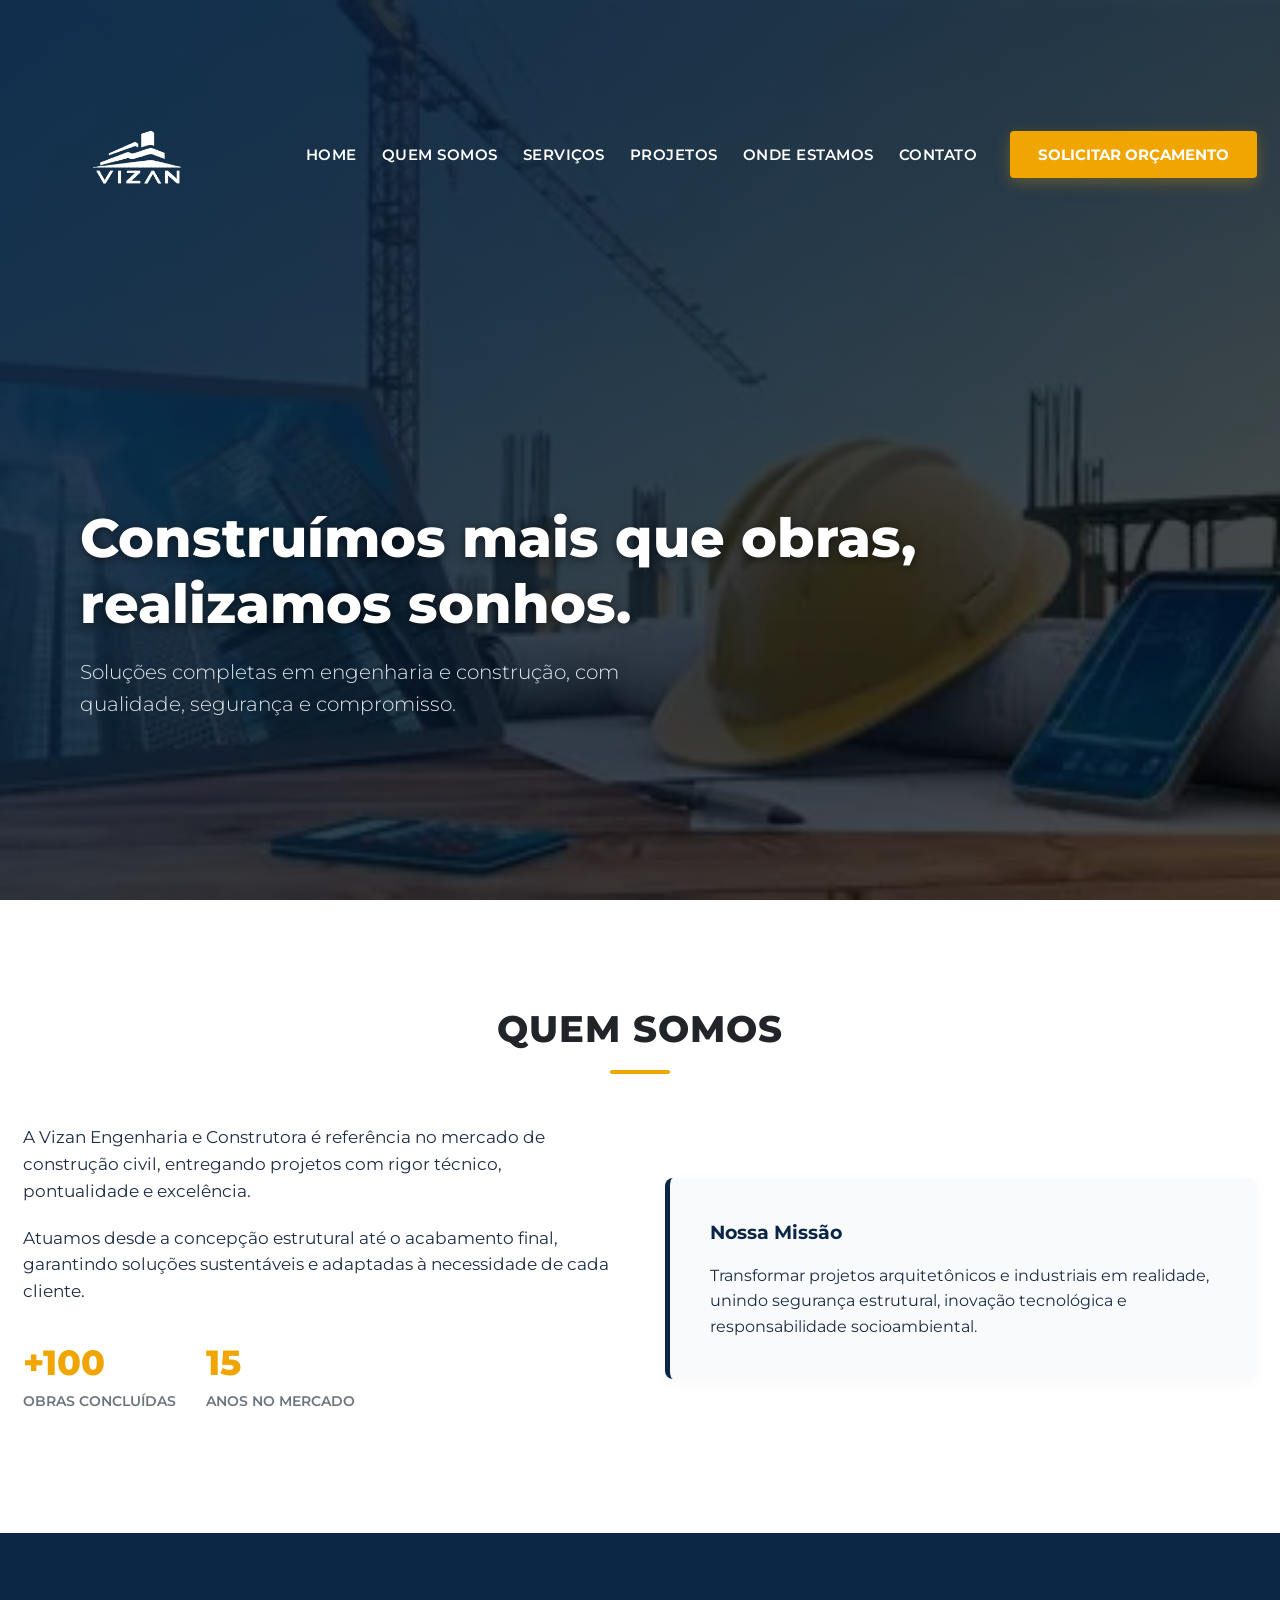
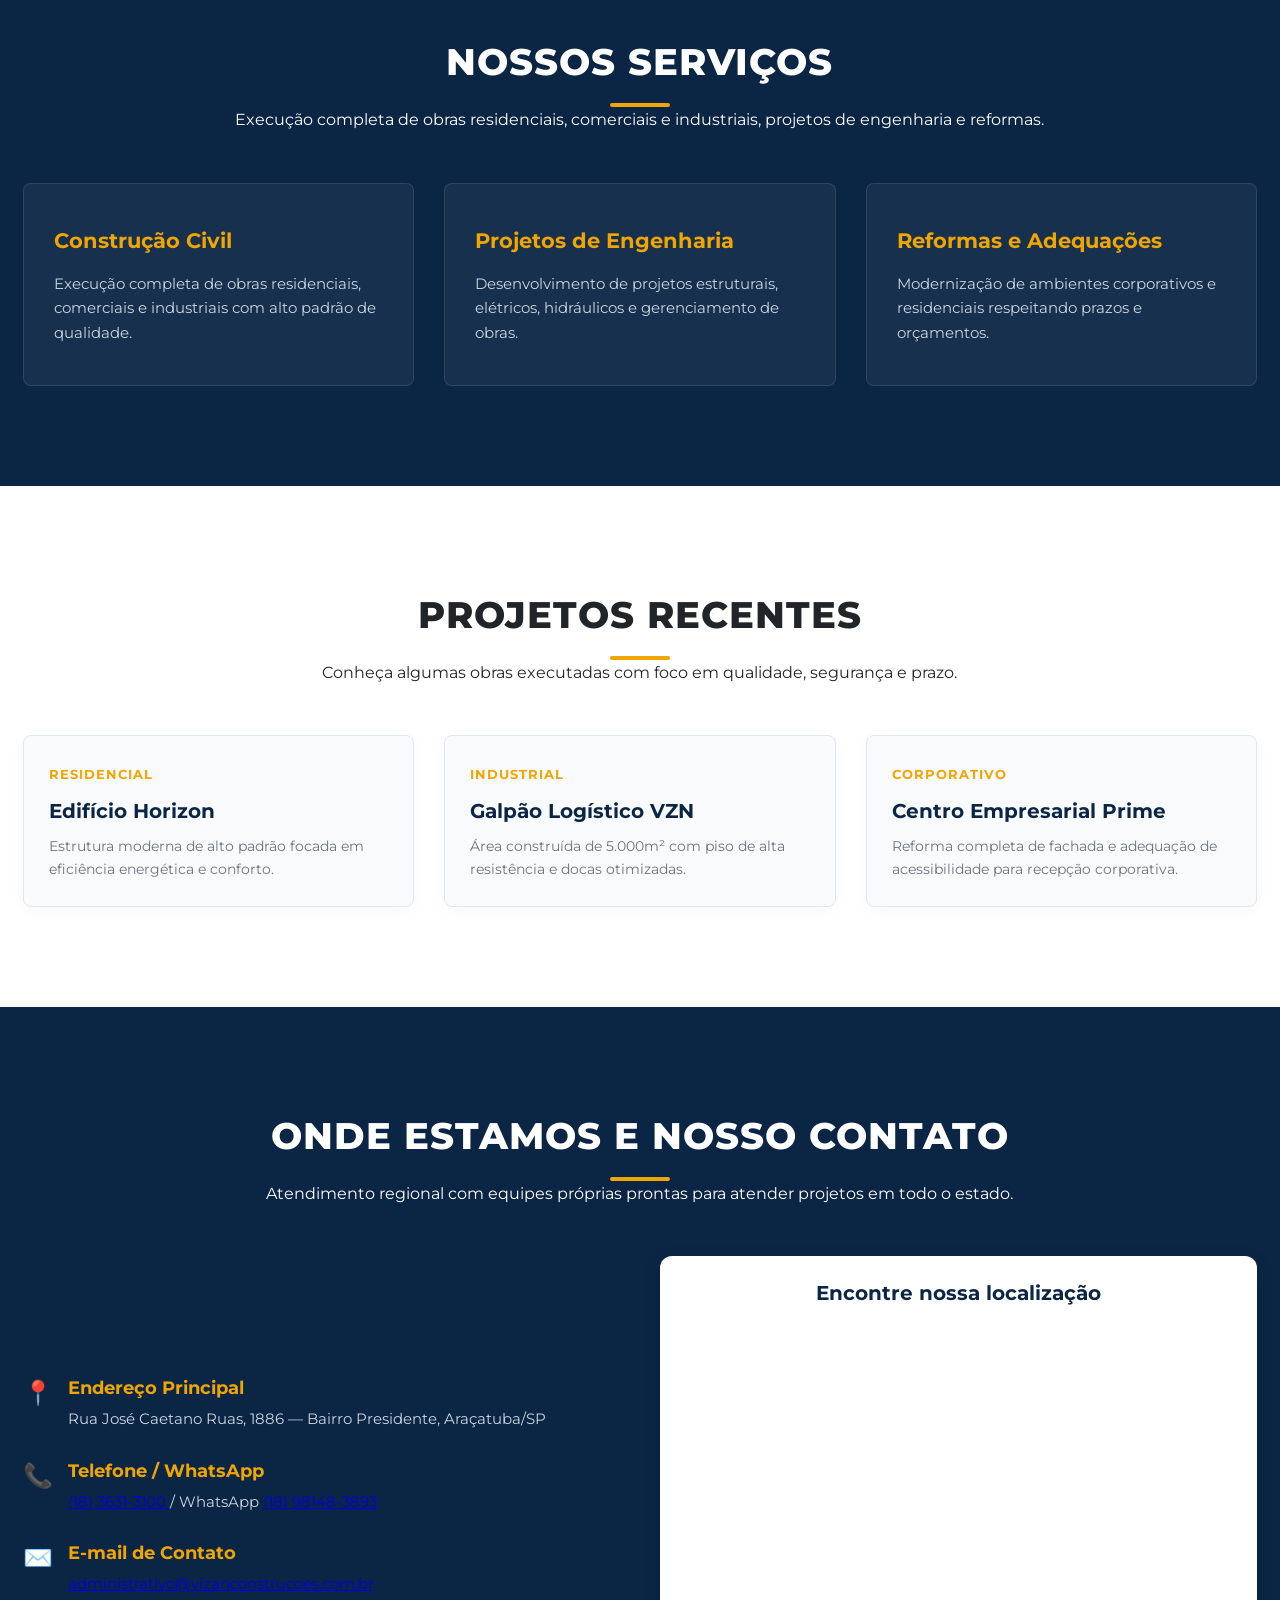
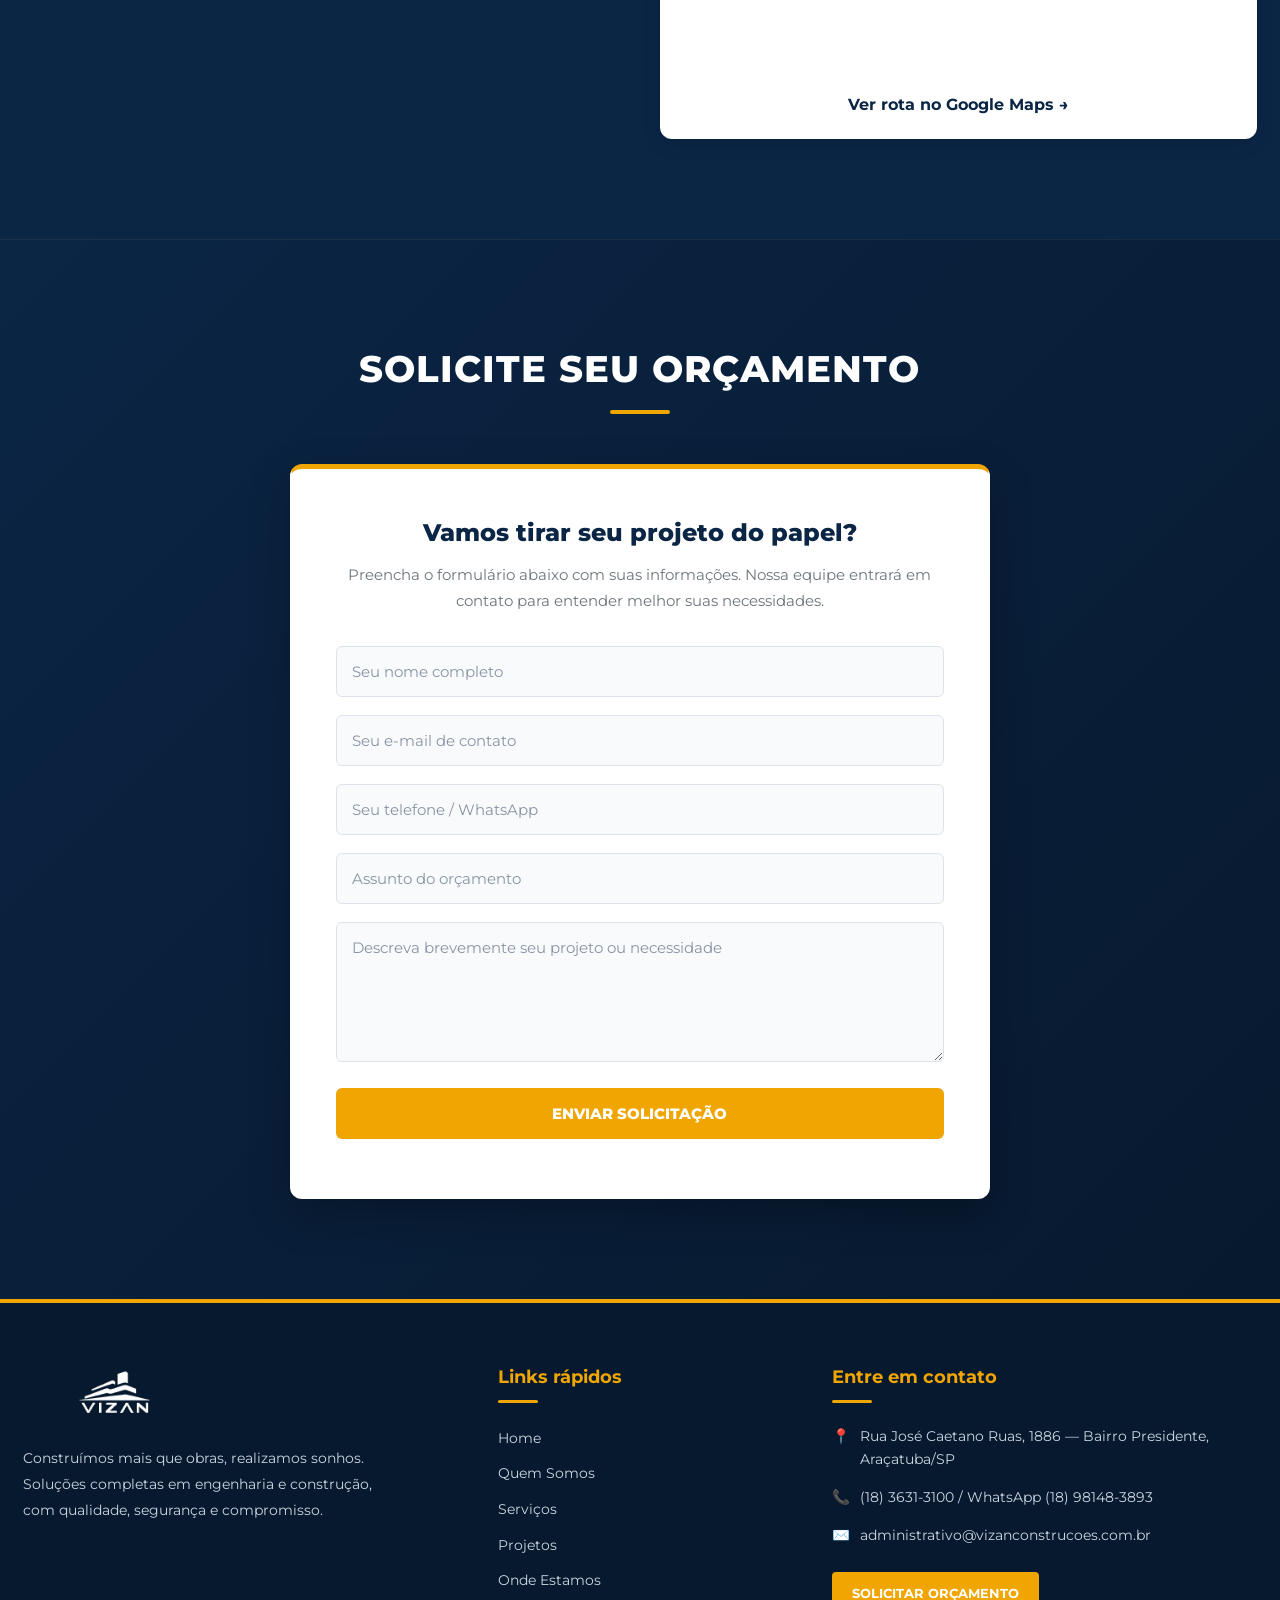
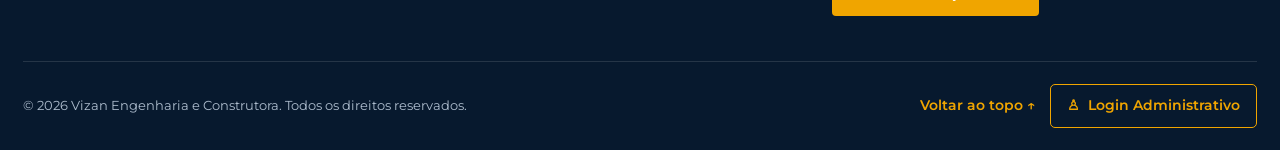
==== commit f3178b23: "Update index.html" ====
--- a/index.html
+++ b/index.html
@@ -5,263 +5,554 @@
     <meta charset="UTF-8">
     <meta name="viewport" content="width=device-width, initial-scale=1.0">
 
+    <meta name="description" content="Vizan Engenharia e Construtora em Araçatuba/SP: construção civil, projetos de engenharia, reformas e adequações.">
+
     <link rel="preconnect" href="https://fonts.googleapis.com">
     <link rel="preconnect" href="https://fonts.gstatic.com" crossorigin>
+
     <link href="https://fonts.googleapis.com/css2?family=Montserrat:ital,wght@0,100..900;1,100..900&display=swap" rel="stylesheet">
 
     <link rel="stylesheet" href="vizane.css">
+
     <title>Vizan Engenharia e Construtora</title>
 </head>
 
 <body>
 
     <!-- PRIMEIRA TELA (HOME) -->
+
     <section class="inicio" id="home">
+
         <img class="imagem-fundo" src="OIP.webp" alt="Obra de engenharia">
+
         <div class="degrade"></div>
 
-        
-<header>
-    <div class="interface">
-        <div class="logo">
-            <a href="#home">
-                <img src="VIZAN.jpg.png" alt="Logo Vizan Engenharia">
-            </a>
+        <header>
+
+            <div class="interface">
+
+                <div class="logo">
+                    <a href="#home">
+                        <img src="VIZAN.jpg.png" alt="Logo Vizan Engenharia">
+                    </a>
+                </div>
+
+                <input type="checkbox" id="menu">
+
+                <label for="menu" class="menu-icon" aria-label="Abrir ou fechar menu">
+                    ☰
+                </label>
+
+                <nav class="menu-desktop">
+
+                    <ul>
+
+                        <li><a href="#home">Home</a></li>
+                        <li><a href="#quem-somos">Quem Somos</a></li>
+                        <li><a href="#servicos">Serviços</a></li>
+                        <li><a href="#projetos">Projetos</a></li>
+                        <li><a href="#onde-estamos">Onde estamos</a></li>
+                        <li><a href="#contato">Contato</a></li>
+
+                        <li class="orcamento-mobile">
+                            <a href="#contato">Solicitar Orçamento</a>
+                        </li>
+
+                    </ul>
+
+                </nav>
+
+                <div class="btn-solicitarorc">
+
+                    <a href="#contato">
+                        <button type="button">
+                            Solicitar Orçamento
+                        </button>
+                    </a>
+
+                </div>
+
+            </div>
+
+        </header>
+
+        <div class="conteudo">
+
+            <h1>
+                Construímos mais que obras,<br>
+                realizamos sonhos.
+            </h1>
+
+            <p>
+                Soluções completas em engenharia e construção,
+                com qualidade, segurança e compromisso.
+            </p>
+
         </div>
 
-        <input type="checkbox" id="menu">
-        <label for="menu" class="menu-icon" aria-label="Abrir ou fechar menu">☰</label>
-
-        <nav class="menu-desktop">
-            <ul>
-                <li><a href="#home">Home</a></li>
-                <li><a href="#quem-somos">Quem Somos</a></li>
-                <li><a href="#servicos">Serviços</a></li>
-                <li><a href="#projetos">Projetos</a></li>
-                <li><a href="#onde-estamos">Onde estamos</a></li>
-                <li><a href="#contato">Contato</a></li>
-
-                <li class="orcamento-mobile">
-            <a href="#contato">Solicitar Orçamento</a>
-        </li>
-    </ul>
-</nav>
-
-        <div class="btn-solicitarorc">
-    <a href="#contato">
-        <button type="button">Solicitar Orçamento</button>
-    </a>
-</div>
-    </div>
-</header>
-
-        <div class="conteudo">
-            <h1>Construímos mais que obras,<br>realizamos sonhos.</h1>
-            <p>Soluções completas em engenharia e construção, com qualidade, segurança e compromisso.</p>
-        </div>
     </section>
 
     <!-- CONTEÚDO PRINCIPAL -->
+
     <main>
 
-        <!-- SEÇÃO QUEM SOMOS -->
+        <!-- QUEM SOMOS -->
+
         <section id="quem-somos">
+
             <div class="interface">
+
                 <div class="titulo-secao">
                     <h2>Quem Somos</h2>
                 </div>
+
                 <div class="quem-somos-grid">
+
                     <div class="quem-somos-texto">
-                        <p>A Vizan Engenharia e Construtora é referência no mercado de construção civil, entregando projetos com rigor técnico, pontualidade e excelência.</p>
-                        <p>Atuamos desde a concepção estrutural até o acabamento final, garantindo soluções sustentáveis e adaptadas à necessidade de cada cliente.</p>
+
+                        <p data-secao="Quem Somos">
+                            A Vizan Engenharia e Construtora é referência
+                            no mercado de construção civil, entregando
+                            projetos com rigor técnico, pontualidade e excelência.
+                        </p>
+
+                        <p>
+                            Atuamos desde a concepção estrutural até o
+                            acabamento final, garantindo soluções sustentáveis
+                            e adaptadas à necessidade de cada cliente.
+                        </p>
+
                         <div class="estatisticas">
+
                             <div class="estatistica-item">
                                 <h3>+100</h3>
                                 <p>Obras Concluídas</p>
                             </div>
+
                             <div class="estatistica-item">
                                 <h3>15</h3>
                                 <p>Anos no Mercado</p>
                             </div>
-                        </div>
-                    </div>
+
+                        </div>
+
+                    </div>
+
                     <div class="quem-somos-card">
+
                         <h3>Nossa Missão</h3>
-                        <p>Transformar projetos arquitetônicos e industriais em realidade, unindo segurança estrutural, inovação tecnológica e responsabilidade socioambiental.</p>
-                    </div>
-                </div>
-            </div>
+
+                        <p>
+                            Transformar projetos arquitetônicos e industriais
+                            em realidade, unindo segurança estrutural,
+                            inovação tecnológica e responsabilidade socioambiental.
+                        </p>
+
+                    </div>
+
+                </div>
+
+            </div>
+
         </section>
 
-        <!-- SEÇÃO SERVIÇOS -->
+        <!-- SERVIÇOS -->
+
         <section id="servicos">
+
             <div class="interface">
+
                 <div class="titulo-secao">
+
                     <h2>Nossos Serviços</h2>
-                </div>
+
+                    <p class="secao-descricao" data-secao="Serviços">
+                        Execução completa de obras residenciais, comerciais
+                        e industriais, projetos de engenharia e reformas.
+                    </p>
+
+                </div>
+
                 <div class="servicos-grid">
+
                     <div class="servico-card">
-                        
+
                         <h3>Construção Civil</h3>
-                        <p>Execução completa de obras residenciais, comerciais e industriais com alto padrão de qualidade.</p>
-                    </div>
+
+                        <p>
+                            Execução completa de obras residenciais,
+                            comerciais e industriais com alto padrão de qualidade.
+                        </p>
+
+                    </div>
+
                     <div class="servico-card">
-                      
+
                         <h3>Projetos de Engenharia</h3>
-                        <p>Desenvolvimento de projetos estruturais, elétricos, hidráulicos e gerenciamento de obras.</p>
-                    </div>
+
+                        <p>
+                            Desenvolvimento de projetos estruturais,
+                            elétricos, hidráulicos e gerenciamento de obras.
+                        </p>
+
+                    </div>
+
                     <div class="servico-card">
-                        
+
                         <h3>Reformas e Adequações</h3>
-                        <p>Modernização de ambientes corporativos e residenciais respeitando prazos e orçamentos.</p>
-                    </div>
-                </div>
-            </div>
+
+                        <p>
+                            Modernização de ambientes corporativos e
+                            residenciais respeitando prazos e orçamentos.
+                        </p>
+
+                    </div>
+
+                </div>
+
+            </div>
+
         </section>
 
-        <!-- SEÇÃO PROJETOS -->
+        <!-- PROJETOS -->
+
         <section id="projetos">
+
             <div class="interface">
+
                 <div class="titulo-secao">
+
                     <h2>Projetos Recentes</h2>
-                </div>
+
+                    <p class="secao-descricao" data-secao="Projetos">
+                        Conheça algumas obras executadas com foco em
+                        qualidade, segurança e prazo.
+                    </p>
+
+                </div>
+
                 <div class="projetos-grid">
+
                     <div class="projeto-card">
+
                         <div class="projeto-info">
+
                             <span>Residencial</span>
+
                             <h3>Edifício Horizon</h3>
-                            <p>Estrutura moderna de alto padrão focada em eficiência energética e conforto.</p>
-                        </div>
-                    </div>
+
+                            <p>
+                                Estrutura moderna de alto padrão focada
+                                em eficiência energética e conforto.
+                            </p>
+
+                        </div>
+
+                    </div>
+
                     <div class="projeto-card">
+
                         <div class="projeto-info">
+
                             <span>Industrial</span>
+
                             <h3>Galpão Logístico VZN</h3>
-                            <p>Área construída de 5.000m² com piso de alta resistência e docas otimizadas.</p>
-                        </div>
-                    </div>
+
+                            <p>
+                                Área construída de 5.000m² com piso de
+                                alta resistência e docas otimizadas.
+                            </p>
+
+                        </div>
+
+                    </div>
+
                     <div class="projeto-card">
+
                         <div class="projeto-info">
+
                             <span>Corporativo</span>
+
                             <h3>Centro Empresarial Prime</h3>
-                            <p>Reforma completa de fachada e adequação de acessibilidade para recepção corporativa.</p>
-                        </div>
-                    </div>
-                </div>
-            </div>
+
+                            <p>
+                                Reforma completa de fachada e adequação
+                                de acessibilidade para recepção corporativa.
+                            </p>
+
+                        </div>
+
+                    </div>
+
+                </div>
+
+            </div>
+
         </section>
 
-        <!-- SEÇÃO ONDE ESTAMOS -->
+        <!-- ONDE ESTAMOS -->
+
         <section id="onde-estamos">
+
             <div class="interface">
+
                 <div class="titulo-secao">
+
                     <h2>Onde Estamos e nosso Contato</h2>
-                </div>
+
+                    <p class="secao-descricao" data-secao="Onde Estamos">
+                        Atendimento regional com equipes próprias prontas
+                        para atender projetos em todo o estado.
+                    </p>
+
+                </div>
+
                 <div class="onde-estamos-grid">
+
                     <div>
+
                         <div class="info-item">
+
                             <span>📍</span>
+
                             <div>
+
                                 <h4>Endereço Principal</h4>
-                                <p>  Rua José Caetano Ruas, 1886 — Bairro Presidente, Araçatuba/SP</p>
+
+                                <p>
+                                    Rua José Caetano Ruas, 1886 —
+                                    Bairro Presidente, Araçatuba/SP
+                                </p>
+
                             </div>
-                        </div>
+
+                        </div>
+
                         <div class="info-item">
+
                             <span>📞</span>
+
                             <div>
+
                                 <h4>Telefone / WhatsApp</h4>
-                                <p>(18) 3631-3100/ WhatsApp (18) 98148-3893</p>
+
+                                <p>
+                                    <a href="tel:+551836313100">
+                                        (18) 3631-3100
+                                    </a>
+                                    /
+                                    WhatsApp
+                                    <a
+                                        href="https://wa.me/5518981483893"
+                                        target="_blank"
+                                        rel="noopener noreferrer"
+                                    >
+                                        (18) 98148-3893
+                                    </a>
+                                </p>
+
                             </div>
-                        </div>
+
+                        </div>
+
                         <div class="info-item">
+
                             <span>✉️</span>
+
                             <div>
+
                                 <h4>E-mail de Contato</h4>
-                                <p>administrativo@vizanconstrucoes.com.br</p>
+
+                                <p>
+                                    <a href="mailto:administrativo@vizanconstrucoes.com.br">
+                                        administrativo@vizanconstrucoes.com.br
+                                    </a>
+                                </p>
+
                             </div>
-                        </div>
-                    </div>
-   
-<div class="mapa-box mapa-localizacao">
-    <h3>Encontre nossa localização</h3>
-
-    <iframe
-        src="https://maps.google.com/maps?q=Rua%20Jos%C3%A9%20Caetano%20Ruas%2C%201886%2C%20Ara%C3%A7atuba%2C%20SP&t=&z=16&ie=UTF8&iwloc=&output=embed"
-        width="100%"
-        height="350"
-        style="border:0;"
-        allowfullscreen=""
-        loading="lazy"
-        referrerpolicy="no-referrer-when-downgrade"
-        title="Localização da Vizan Engenharia no Google Maps">
-    </iframe>
-
-    <a
-        href="https://www.google.com/maps/search/?api=1&query=Rua+Jos%C3%A9+Caetano+Ruas+1886+Ara%C3%A7atuba+SP"
-        target="_blank"
-        rel="noopener noreferrer"
-        class="mapa-link">
-        Ver rota no Google Maps →
-    </a>
-</div>
-   </div>
-            </div>
+
+                        </div>
+
+                    </div>
+
+                    <div class="mapa-box mapa-localizacao">
+
+                        <h3>Encontre nossa localização</h3>
+
+                        <iframe
+                            src="https://maps.google.com/maps?q=Rua%20Jos%C3%A9%20Caetano%20Ruas%2C%201886%2C%20Ara%C3%A7atuba%2C%20SP&t=&z=16&ie=UTF8&iwloc=&output=embed"
+                            width="100%"
+                            height="350"
+                            style="border:0;"
+                            allowfullscreen=""
+                            loading="lazy"
+                            referrerpolicy="no-referrer-when-downgrade"
+                            title="Localização da Vizan Engenharia no Google Maps">
+                        </iframe>
+
+                        <a
+                            href="https://www.google.com/maps/search/?api=1&query=Rua+Jos%C3%A9+Caetano+Ruas+1886+Ara%C3%A7atuba+SP"
+                            target="_blank"
+                            rel="noopener noreferrer"
+                            class="mapa-link"
+                        >
+                            Ver rota no Google Maps →
+                        </a>
+
+                    </div>
+
+                </div>
+
+            </div>
+
         </section>
 
-        <!-- SEÇÃO CONTATO E ORÇAMENTO -->
+        <!-- CONTATO E ORÇAMENTO -->
+
         <section id="contato">
+
             <div class="interface">
+
                 <div class="titulo-secao">
                     <h2>Solicite seu Orçamento</h2>
                 </div>
 
                 <div class="contato-form-container">
+
                     <div class="contato-descricao">
+
                         <h3>Vamos tirar seu projeto do papel?</h3>
-                        <p>Preencha o formulário abaixo com suas informações. Nossa equipe entrará em contato para entender melhor suas necessidades.</p>
-                    </div>
-
-                    <form action="receber_orcamento.php" method="POST" id="formOrcamento">
+
+                        <p>
+                            Preencha o formulário abaixo com suas informações.
+                            Nossa equipe entrará em contato para entender
+                            melhor suas necessidades.
+                        </p>
+
+                    </div>
+
+                    <form
+                        action="receber_orcamento.php"
+                        method="POST"
+                        id="formOrcamento"
+                    >
+
                         <div class="campo-armadilha" aria-hidden="true">
-                            <label for="website">Não preencha este campo</label>
-                            <input type="text" name="website" id="website" tabindex="-1" autocomplete="off">
+
+                            <label for="website">
+                                Não preencha este campo
+                            </label>
+
+                            <input
+                                type="text"
+                                name="website"
+                                id="website"
+                                tabindex="-1"
+                                autocomplete="off"
+                            >
+
                         </div>
 
                         <div class="form-grupo">
-                            <input type="text" name="nome" placeholder="Seu nome completo" maxlength="120" autocomplete="name" required>
-                        </div>
+
+                            <input
+                                type="text"
+                                name="nome"
+                                placeholder="Seu nome completo"
+                                maxlength="120"
+                                autocomplete="name"
+                                required
+                            >
+
+                        </div>
+
                         <div class="form-grupo">
-                            <input type="email" name="email" placeholder="Seu e-mail de contato" maxlength="150" autocomplete="email" required>
-                        </div>
+
+                            <input
+                                type="email"
+                                name="email"
+                                placeholder="Seu e-mail de contato"
+                                maxlength="150"
+                                autocomplete="email"
+                                required
+                            >
+
+                        </div>
+
                         <div class="form-grupo">
-                            <input type="tel" name="telefone" placeholder="Seu telefone / WhatsApp" maxlength="30" autocomplete="tel">
-                        </div>
+
+                            <input
+                                type="tel"
+                                name="telefone"
+                                placeholder="Seu telefone / WhatsApp"
+                                maxlength="30"
+                                autocomplete="tel"
+                            >
+
+                        </div>
+
                         <div class="form-grupo">
-                            <input type="text" name="assunto" placeholder="Assunto do orçamento" maxlength="150" required>
-                        </div>
+
+                            <input
+                                type="text"
+                                name="assunto"
+                                placeholder="Assunto do orçamento"
+                                maxlength="150"
+                                required
+                            >
+
+                        </div>
+
                         <div class="form-grupo">
-                            <textarea name="mensagem" placeholder="Descreva brevemente seu projeto ou necessidade" maxlength="10000" required></textarea>
-                        </div>
-                        <button type="submit" class="btn-enviar">Enviar Solicitação</button>
-                        <p id="retornoOrcamento" role="status" aria-live="polite"></p>
+
+                            <textarea
+                                name="mensagem"
+                                placeholder="Descreva brevemente seu projeto ou necessidade"
+                                maxlength="10000"
+                                required
+                            ></textarea>
+
+                        </div>
+
+                        <button type="submit" class="btn-enviar">
+                            Enviar Solicitação
+                        </button>
+
+                        <p
+                            id="retornoOrcamento"
+                            role="status"
+                            aria-live="polite"
+                        ></p>
+
                     </form>
-                </div>
-            </div>
+
+                </div>
+
+            </div>
+
         </section>
 
-
     </main>
 
-     <!-- RODAPÉ -->
+    <!-- RODAPÉ -->
+
     <footer class="rodape">
+
         <div class="interface">
 
             <div class="rodape-conteudo">
 
                 <!-- LOGO E DESCRIÇÃO -->
+
                 <div class="rodape-marca">
+
                     <a href="#home" class="rodape-logo">
-                        <img src="VIZAN.jpg.png" alt="Logo Vizan Engenharia">
+
+                        <img
+                            src="VIZAN.jpg.png"
+                            alt="Logo Vizan Engenharia"
+                        >
+
                     </a>
 
                     <p>
@@ -269,11 +560,15 @@
                         Soluções completas em engenharia e construção,
                         com qualidade, segurança e compromisso.
                     </p>
+
                 </div>
 
                 <!-- LINKS RÁPIDOS -->
+
                 <div class="rodape-links">
+
                     <h3>Links rápidos</h3>
+
                     <ul>
                         <li><a href="#home">Home</a></li>
                         <li><a href="#quem-somos">Quem Somos</a></li>
@@ -281,55 +576,85 @@
                         <li><a href="#projetos">Projetos</a></li>
                         <li><a href="#onde-estamos">Onde Estamos</a></li>
                     </ul>
+
                 </div>
 
                 <!-- CONTATO -->
+
                 <div class="rodape-contato">
+
                     <h3>Entre em contato</h3>
 
                     <p>
                         <span>📍</span>
-                       Rua José Caetano Ruas, 1886 — Bairro Presidente, Araçatuba/SP
+                        Rua José Caetano Ruas, 1886 —
+                        Bairro Presidente, Araçatuba/SP
                     </p>
 
                     <p>
                         <span>📞</span>
-                       (18) 3631-3100/ WhatsApp (18) 98148-3893
+
+                        <span>
+                            <a href="tel:+551836313100">
+                                (18) 3631-3100
+                            </a>
+                            /
+                            WhatsApp
+                            <a
+                                href="https://wa.me/5518981483893"
+                                target="_blank"
+                                rel="noopener noreferrer"
+                            >
+                                (18) 98148-3893
+                            </a>
+                        </span>
                     </p>
 
                     <p>
                         <span>✉️</span>
+
                         <a href="mailto:administrativo@vizanconstrucoes.com.br">
-                           administrativo@vizanconstrucoes.com.br
+                            administrativo@vizanconstrucoes.com.br
                         </a>
                     </p>
 
                     <a href="#contato" class="rodape-botao">
                         Solicitar orçamento
                     </a>
+
                 </div>
 
             </div>
 
             <!-- DIREITOS AUTORAIS -->
+
             <div class="rodape-final">
+
                 <p>
                     &copy; 2026 Vizan Engenharia e Construtora.
                     Todos os direitos reservados.
                 </p>
 
-                <a href="#home">Voltar ao topo ↑</a>
-
-                <a href="vizanelogin.html" class="rodape-login">
-            <span aria-hidden="true">♙</span>
-            Login Administrativo
-        </a>
+                <div class="rodape-acoes">
+
+                    <a href="#home" class="rodape-voltar">
+                        Voltar ao topo ↑
+                    </a>
+
+                    <a href="vizanelogin.html" class="rodape-login">
+                        <span aria-hidden="true">♙</span>
+                        Login Administrativo
+                    </a>
+
+                </div>
+
             </div>
 
         </div>
+
     </footer>
 
-<script src="vizane.script.js"></script>
+    <script src="vizane.script.js"></script>
+
 </body>
-
 </html>
--- a/vizane.css
+++ b/vizane.css
@@ -1075,3 +1075,43 @@
     .contato-form-container { padding: 25px 18px; }
     .contato-descricao { margin-bottom: 24px; }
 }
+
+/* =========================================
+   MAPA - LOCALIZAÇÃO DA EMPRESA
+   ========================================= */
+
+.mapa-localizacao {
+    width: 100%;
+    overflow: hidden;
+    border-radius: 12px;
+    background: #ffffff;
+    padding: 20px;
+    box-shadow: 0 5px 20px rgba(0, 0, 0, 0.08);
+}
+
+.mapa-localizacao h3 {
+    color: #0b2545;
+    margin-bottom: 18px;
+    font-size: 20px;
+}
+
+.mapa-localizacao iframe {
+    display: block;
+    width: 100%;
+    height: 350px;
+    border-radius: 8px;
+}
+
+.mapa-link {
+    display: inline-block;
+    margin-top: 15px;
+    color: #0b2545;
+    font-weight: 700;
+    text-decoration: none;
+    transition: 0.3s;
+}
+
+.mapa-link:hover {
+    color: #f0a500;
+}
+
